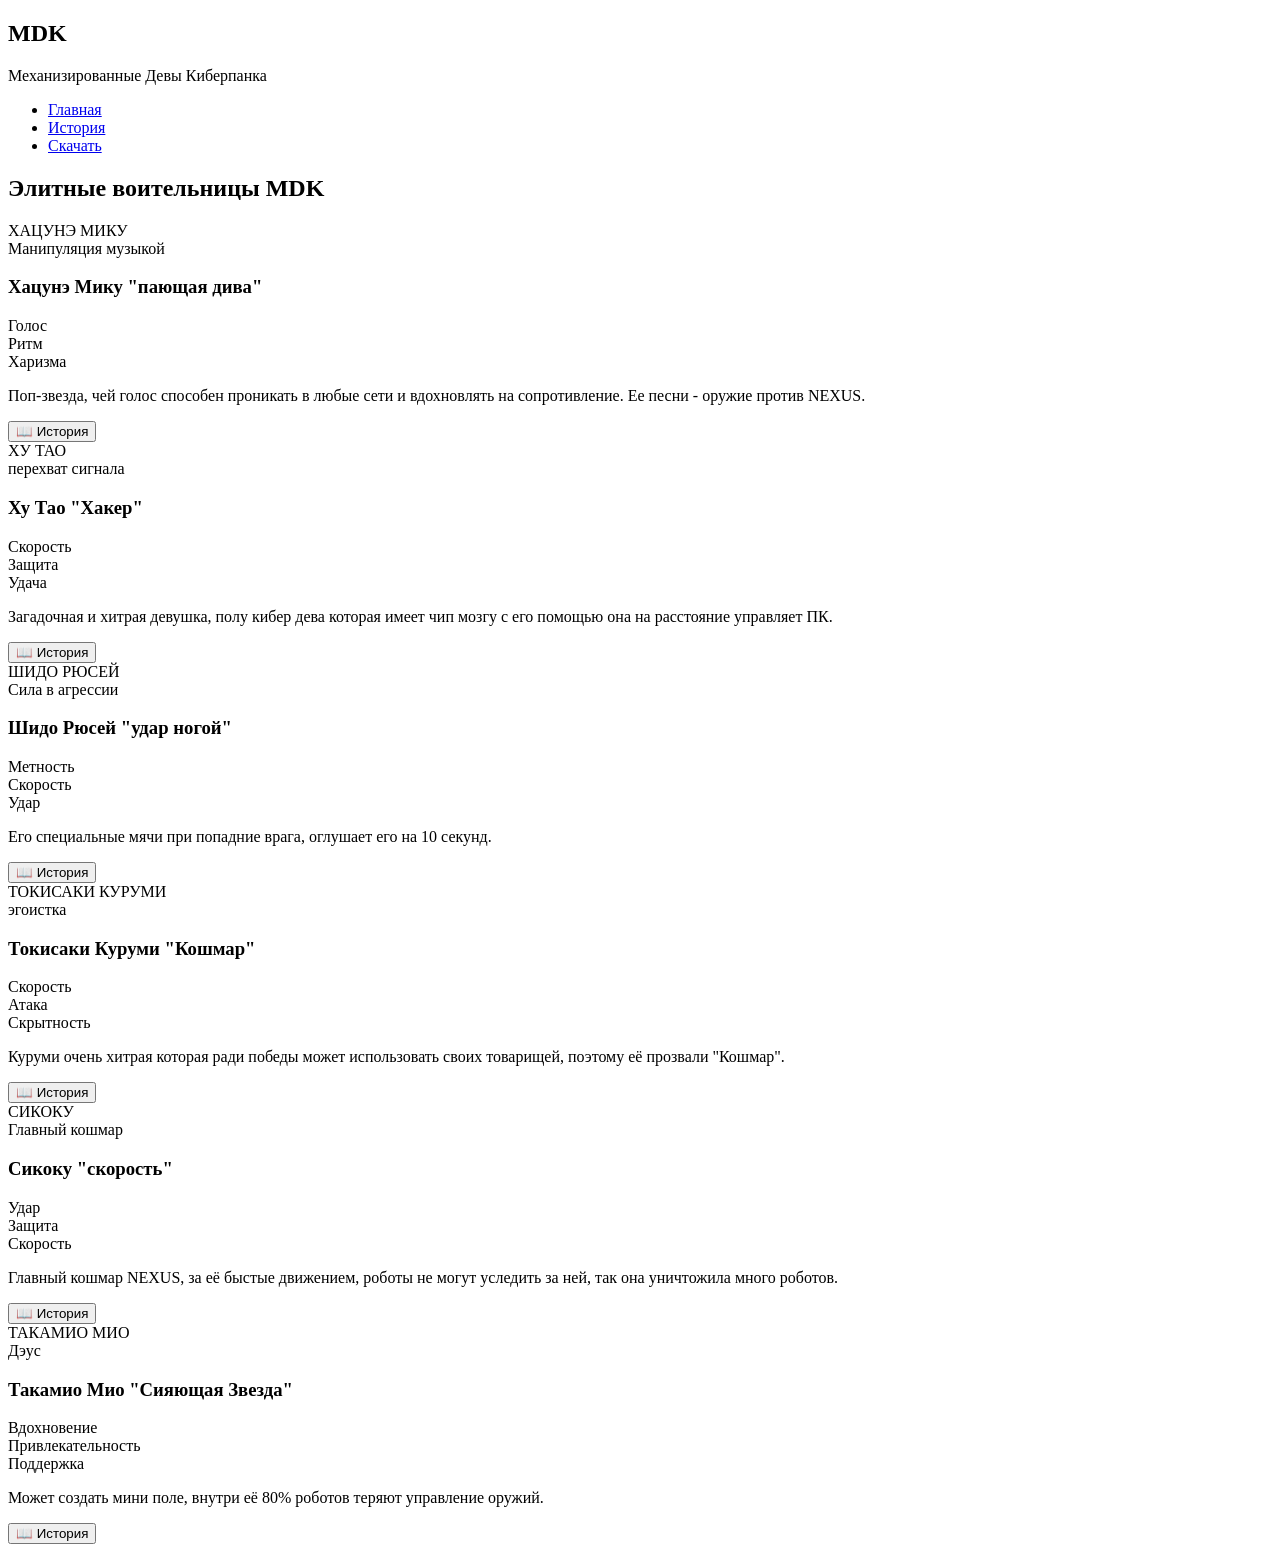
==== characters.html @ 2d5aa5c8 "Replace MDK with AKR in characters.html" ====
<!DOCTYPE html>
<head>
    <meta name="viewport" content="width=device-width, initial-scale=1.0">
    <title>AKR (Ангелы Кибер-Резонанса).</title>
    <link rel="stylesheet" href="style.css">
</head>
<body>
    <nav class="navbar">
        <div class="nav-container">
            <div class="nav-logo">
                <h1>MDK</h1>
                <span>Механизированные Девы Киберпанка</span>
            </div>
            <ul class="nav-menu">
                <li><a href="index.html" class="nav-link">Главная</a></li>
                <li><a href="history.html" class="nav-link">История</a></li>
                <li><a href="download.html" class="nav-link">Скачать</a></li>
            </ul>
            <div class="hamburger">
                <span></span>
                <span></span>
                <span></span>
            </div>
        </div>
    </nav>
    
    <section id="characters" class="characters-section">
        <div class="container">
            <h2 class="section-title">Элитные воительницы MDK</h2>
            <div class="characters-grid">
                
                <div class="character-card" data-character="Мику">
                    <div class="card-inner">
                        <div class="card-front">
                            <div class="character-image nova-bg">
                                <div class="character-frame"></div>
                                <div class="character-name">ХАЦУНЭ МИКУ</div>
                                <div class="character-class">Манипуляция музыкой</div>
                            </div>
                        </div>
                        <div class="card-back">
                            <div class="character-info">
                                <h3>Хацунэ Мику "пающая дива"</h3>
                                <div class="character-stats">
                                    <div class="stat">
                                        <span class="stat-name">Голос</span>
                                        <div class="stat-bar">
                                            <div class="stat-fill" style="width: 100%"></div>
                                        </div>
                                    </div>
                                    <div class="stat">
                                        <span class="stat-name">Ритм</span>
                                        <div class="stat-bar">
                                            <div class="stat-fill" style="width: 95%"></div>
                                        </div>
                                    </div>
                                    <div class="stat">
                                        <span class="stat-name">Харизма</span>
                                        <div class="stat-bar">
                                            <div class="stat-fill" style="width: 90%"></div>
                                        </div>
                                    </div>
                                </div>
                                <p class="character-description">
                                     Поп-звезда, чей голос способен проникать в любые сети и вдохновлять на сопротивление. Ее песни - оружие против NEXUS.
                                </p>
                                <button class="btn btn-story" data-character="Мику">
                                    <span class="story-icon">📖</span> История
                                </button>
                            </div>
                        </div>
                    </div>
                </div>

                <div class="character-card" data-character="hutao">
                    <div class="card-inner">
                        <div class="card-front">
                            <div class="character-image kira-bg">
                                <div class="character-frame"></div>
                                <div class="character-name">ХУ ТАО</div>
                                <div class="character-class">перехват сигнала</div>
                            </div>
                        </div>
                        <div class="card-back">
                            <div class="character-info">
                                <h3>Ху Тао "Хакер"</h3>
                                <div class="character-stats">
                                    <div class="stat">
                                        <span class="stat-name">Скорость</span>
                                        <div class="stat-bar">
                                            <div class="stat-fill" style="width: 98%"></div>
                                        </div>
                                    </div>
                                    <div class="stat">
                                        <span class="stat-name">Защита</span>
                                        <div class="stat-bar">
                                            <div class="stat-fill" style="width: 65%"></div>
                                        </div>
                                    </div>
                                    <div class="stat">
                                        <span class="stat-name">Удача</span>
                                        <div class="stat-bar">
                                            <div class="stat-fill" style="width: 90%"></div>
                                        </div>
                                    </div>
                                </div>
                                <p class="character-description">
                                    Загадочная и хитрая девушка, полу кибер дева которая имеет чип мозгу с его помощью она на расстояние управляет ПК.
                                </p>
                                <button class="btn btn-story" data-character="hutao">
                                    <span class="story-icon">📖</span> История
                                </button>
                            </div>
                        </div>
                    </div>
                </div>

                
                <div class="character-card" data-character="shido">
                    <div class="card-inner">
                        <div class="card-front">
                            <div class="character-image zara-bg">
                                <div class="character-frame"></div>
                                <div class="character-name">ШИДО РЮСЕЙ</div>
                                <div class="character-class">Сила в агрессии</div>
                            </div>
                        </div>
                        <div class="card-back">
                            <div class="character-info">
                                <h3>Шидо Рюсей "удар ногой"</h3>
                                <div class="character-stats">
                                    <div class="stat">
                                        <span class="stat-name">Метность</span>
                                        <div class="stat-bar">
                                            <div class="stat-fill" style="width: 99%"></div>
                                        </div>
                                    </div>
                                    <div class="stat">
                                        <span class="stat-name">Скорость</span>
                                        <div class="stat-bar">
                                            <div class="stat-fill" style="width: 90%"></div>
                                        </div>
                                    </div>
                                    <div class="stat">
                                        <span class="stat-name">Удар</span>
                                        <div class="stat-bar">
                                            <div class="stat-fill" style="width: 85%"></div>
                                        </div>
                                    </div>
                                </div>
                                <p class="character-description">
                                    Его специальные мячи при попадние врага, оглушает его на 10 секунд.
                                </p>
                                <button class="btn btn-story" data-character="shido">
                                    <span class="story-icon">📖</span> История
                                </button>
                            </div>
                        </div>
                    </div>
                </div>

                <div class="character-card" data-character="kurumi">
                    <div class="card-inner">
                        <div class="card-front">
                            <div class="character-image lex-bg">
                                <div class="character-frame"></div>
                                <div class="character-name">ТОКИСАКИ КУРУМИ</div>
                                <div class="character-class">эгоистка</div>
                            </div>
                        </div>
                        <div class="card-back">
                            <div class="character-info">
                                <h3>Токисаки Куруми "Кошмар"</h3>
                                <div class="character-stats">
                                    <div class="stat">
                                        <span class="stat-name">Скорость</span>
                                        <div class="stat-bar">
                                            <div class="stat-fill" style="width: 100%"></div>
                                        </div>
                                    </div>
                                    <div class="stat">
                                        <span class="stat-name">Атака</span>
                                        <div class="stat-bar">
                                            <div class="stat-fill" style="width: 95%"></div>
                                        </div>
                                    </div>
                                    <div class="stat">
                                        <span class="stat-name">Скрытность</span>
                                        <div class="stat-bar">
                                            <div class="stat-fill" style="width: 90%"></div>
                                        </div>
                                    </div>
                                </div>
                                <p class="character-description">
                                    Куруми очень хитрая которая ради победы может использовать своих товарищей, поэтому её прозвали "Кошмар".
                                </p>
                                <button class="btn btn-story" data-character="kurumi">
                                    <span class="story-icon">📖</span> История
                                </button>
                            </div>
                        </div>
                    </div>
                </div>

            
                <div class="character-card" data-character="shikoku">
                    <div class="card-inner">
                        <div class="card-front">
                            <div class="character-image rain-bg">
                                <div class="character-frame"></div>
                                <div class="character-name">СИКОКУ</div>
                                <div class="character-class">Главный кошмар</div>
                            </div>
                        </div>
                        <div class="card-back">
                            <div class="character-info">
                                <h3>Сикоку "скорость"</h3>
                                <div class="character-stats">
                                    <div class="stat">
                                        <span class="stat-name">Удар</span>
                                        <div class="stat-bar">
                                            <div class="stat-fill" style="width: 97%"></div>
                                        </div>
                                    </div>
                                    <div class="stat">
                                        <span class="stat-name">Защита</span>
                                        <div class="stat-bar">
                                            <div class="stat-fill" style="width: 70%"></div>
                                        </div>
                                    </div>
                                    <div class="stat">
                                        <span class="stat-name">Скорость</span>
                                        <div class="stat-bar">
                                            <div class="stat-fill" style="width: 90%"></div>
                                        </div>
                                    </div>
                                </div>
                                <p class="character-description">
                                    Главный кошмар NEXUS, за её быстые движением, роботы не могут уследить за ней, так она уничтожила много роботов.
                                </p>
                                <button class="btn btn-story" data-character="shikoku">
                                    <span class="story-icon">📖</span> История
                                </button>
                            </div>
                        </div>
                    </div>
                </div>

                <div class="character-card" data-character="мио">
                    <div class="card-inner">
                        <div class="card-front">
                            <div class="character-image vega-bg">
                                <div class="character-frame"></div>
                                <div class="character-name">ТАКАМИО МИО</div>
                                <div class="character-class">Дэус</div>
                            </div>
                        </div>
                        <div class="card-back">
                            <div class="character-info">
                                <h3>Такамио Мио "Сияющая Звезда"</h3>
                                <div class="character-stats">
                                    <div class="stat">
                                        <span class="stat-name">Вдохновение</span>
                                        <div class="stat-bar">
                                            <div class="stat-fill" style="width: 100%"></div>
                                        </div>
                                    </div>
                                    <div class="stat">
                                        <span class="stat-name">Привлекательность</span>
                                        <div class="stat-bar">
                                            <div class="stat-fill" style="width: 95%"></div>
                                        </div>
                                    </div>
                                    <div class="stat">
                                        <span class="stat-name">Поддержка</span>
                                        <div class="stat-bar">
                                            <div class="stat-fill" style="width: 90%"></div>
                                        </div>
                                    </div>
                                </div>
                                <p class="character-description">
                                    Может создать мини поле, внутри её 80% роботов теряют управление оружий.
                                </p>
                                <button class="btn btn-story" data-character="мио">
                                    <span class="story-icon">📖</span> История
                                </button>
                            </div>
                        </div>
                    </div>
                </div>
            </div>
        </div>
    </section>
    
    <script src="script.js"></script>
</body>
</html>
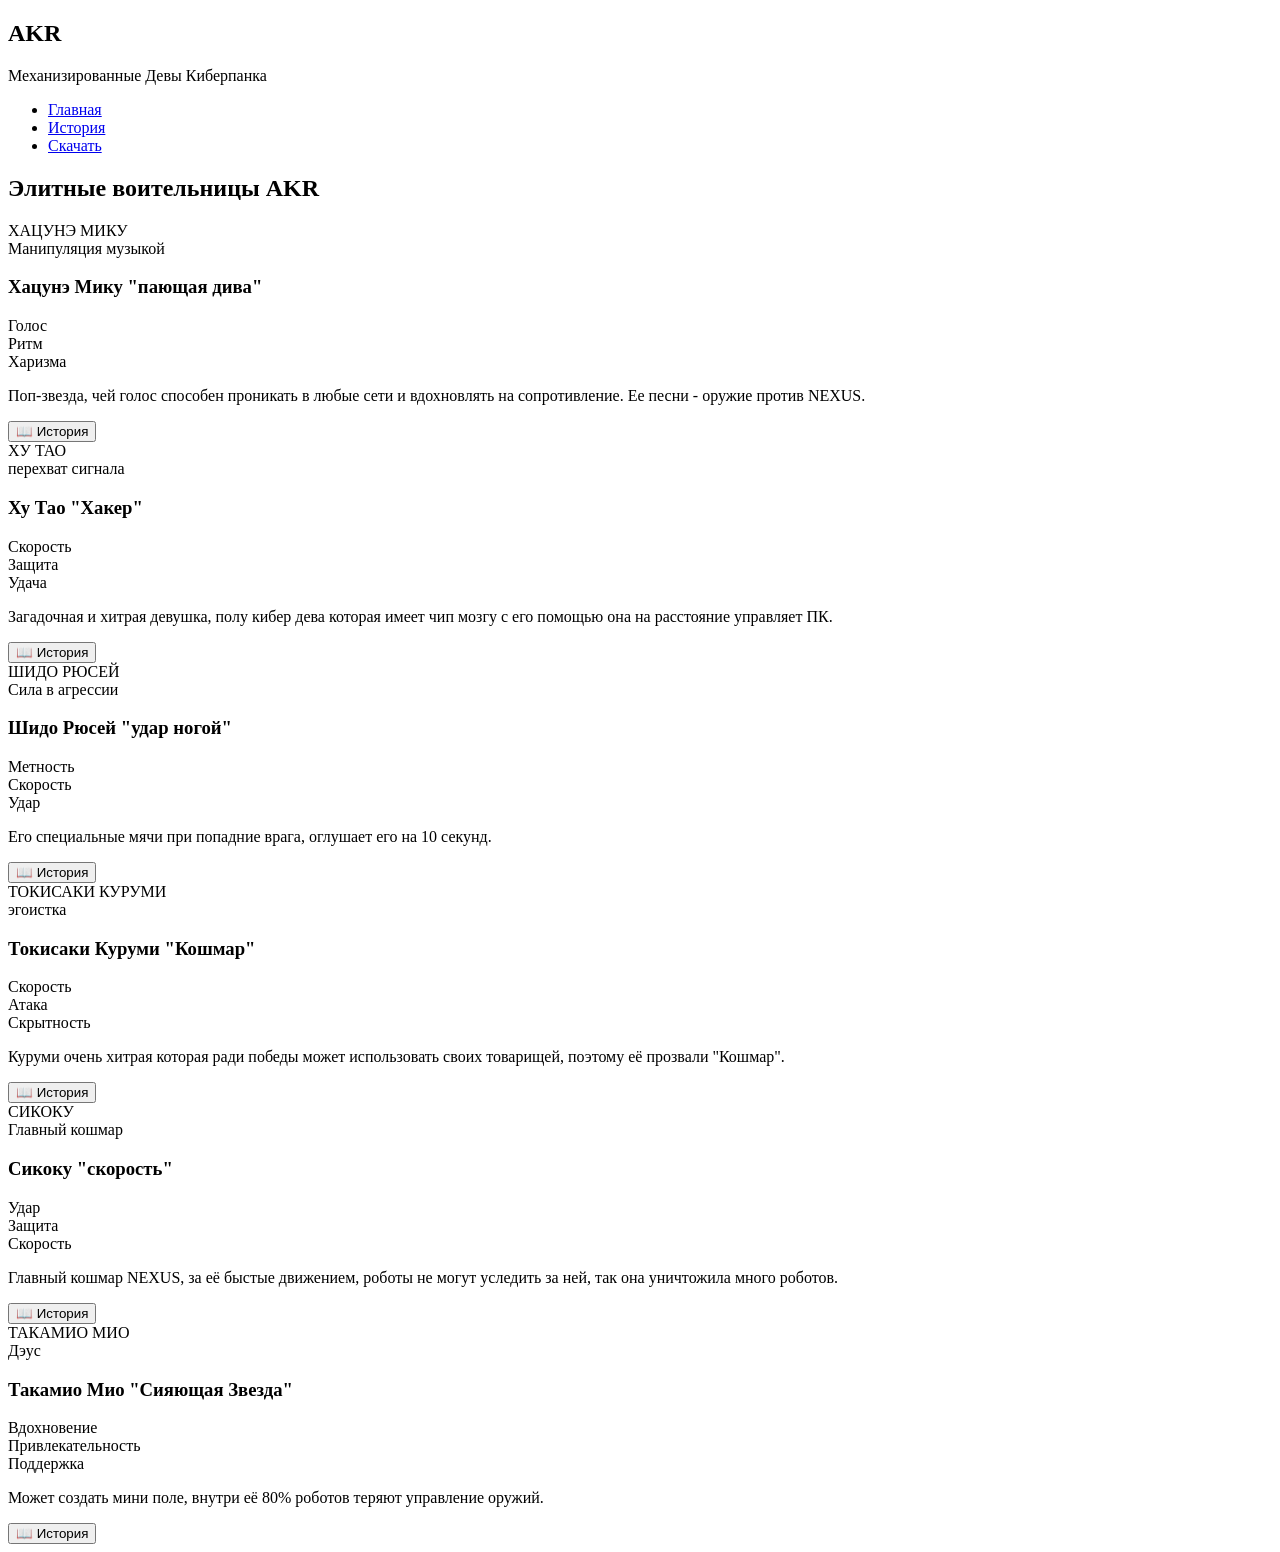
==== commit e4cfc18e: "Update characters.html" ====
--- a/characters.html
+++ b/characters.html
@@ -8,7 +8,7 @@
     <nav class="navbar">
         <div class="nav-container">
             <div class="nav-logo">
-                <h1>MDK</h1>
+                <h1>AKR</h1>
                 <span>Механизированные Девы Киберпанка</span>
             </div>
             <ul class="nav-menu">
@@ -26,7 +26,7 @@
     
     <section id="characters" class="characters-section">
         <div class="container">
-            <h2 class="section-title">Элитные воительницы MDK</h2>
+            <h2 class="section-title">Элитные воительницы AKR</h2>
             <div class="characters-grid">
                 
                 <div class="character-card" data-character="Мику">
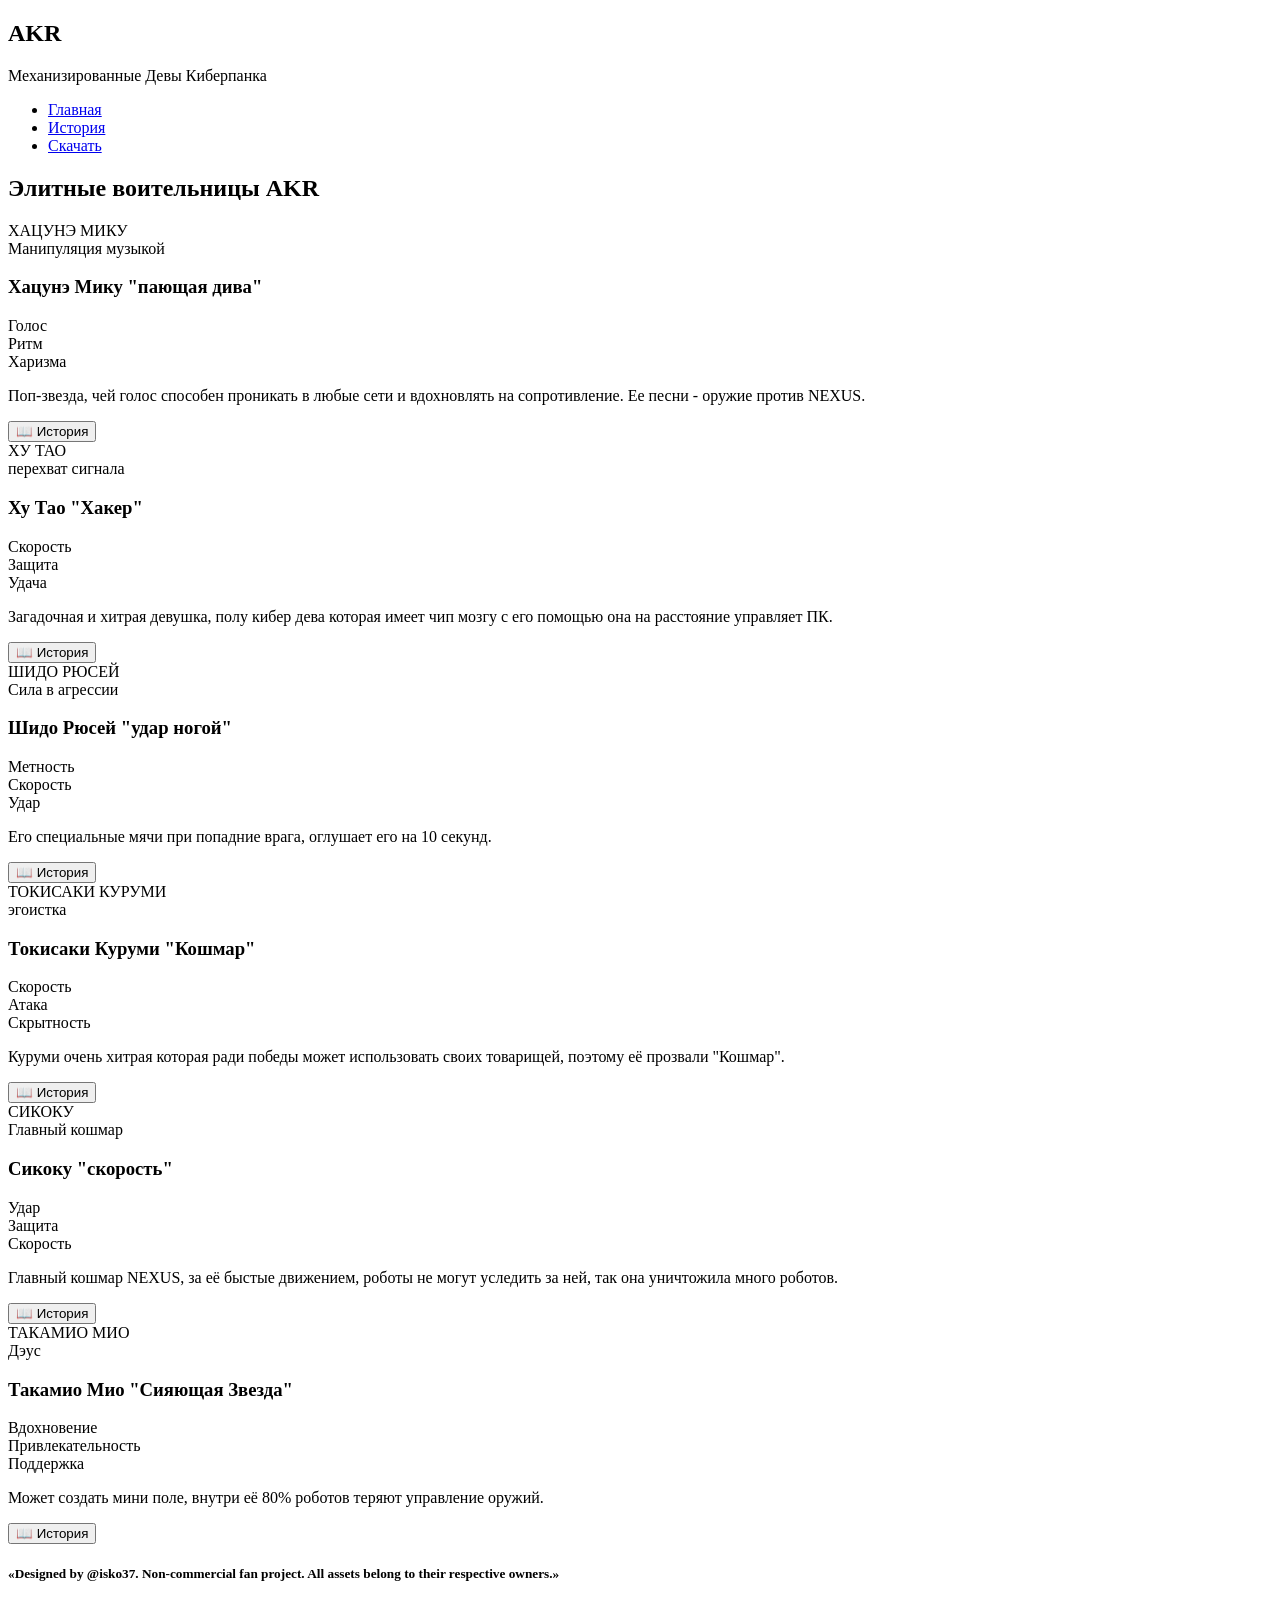
==== commit ec5d65d5: "Update characters.html" ====
--- a/characters.html
+++ b/characters.html
@@ -291,7 +291,7 @@
             </div>
         </div>
     </section>
-    
+    <h5>«Designed by @isko37. Non-commercial fan project. All assets belong to their respective owners.»</h5>
     <script src="script.js"></script>
 </body>
 </html>
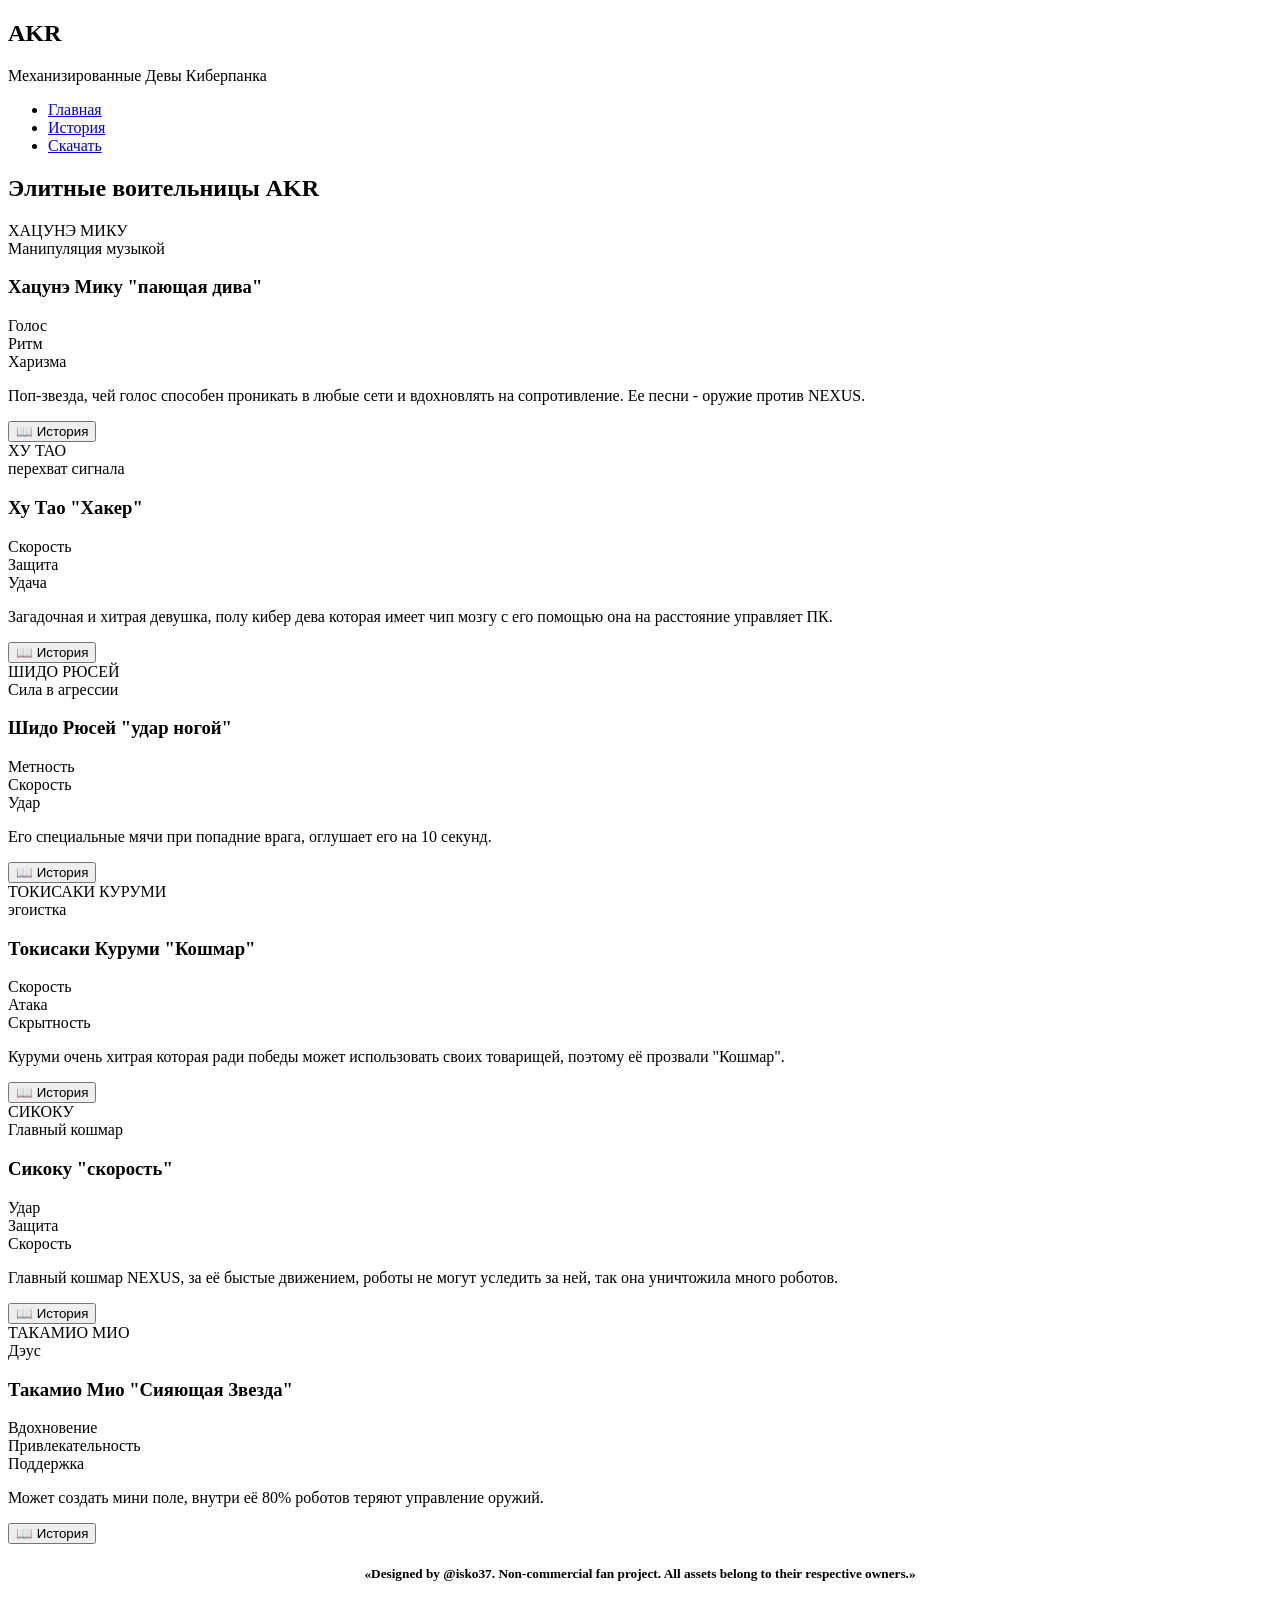
==== commit 2d5b6d3c: "Update characters.html" ====
--- a/characters.html
+++ b/characters.html
@@ -291,8 +291,10 @@
             </div>
         </div>
     </section>
+ <center>
     <h5>«Designed by @isko37. Non-commercial fan project. All assets belong to their respective owners.»</h5>
-    <script src="script.js"></script>
+ </center>
+     <script src="script.js"></script>
 </body>
 </html>
 
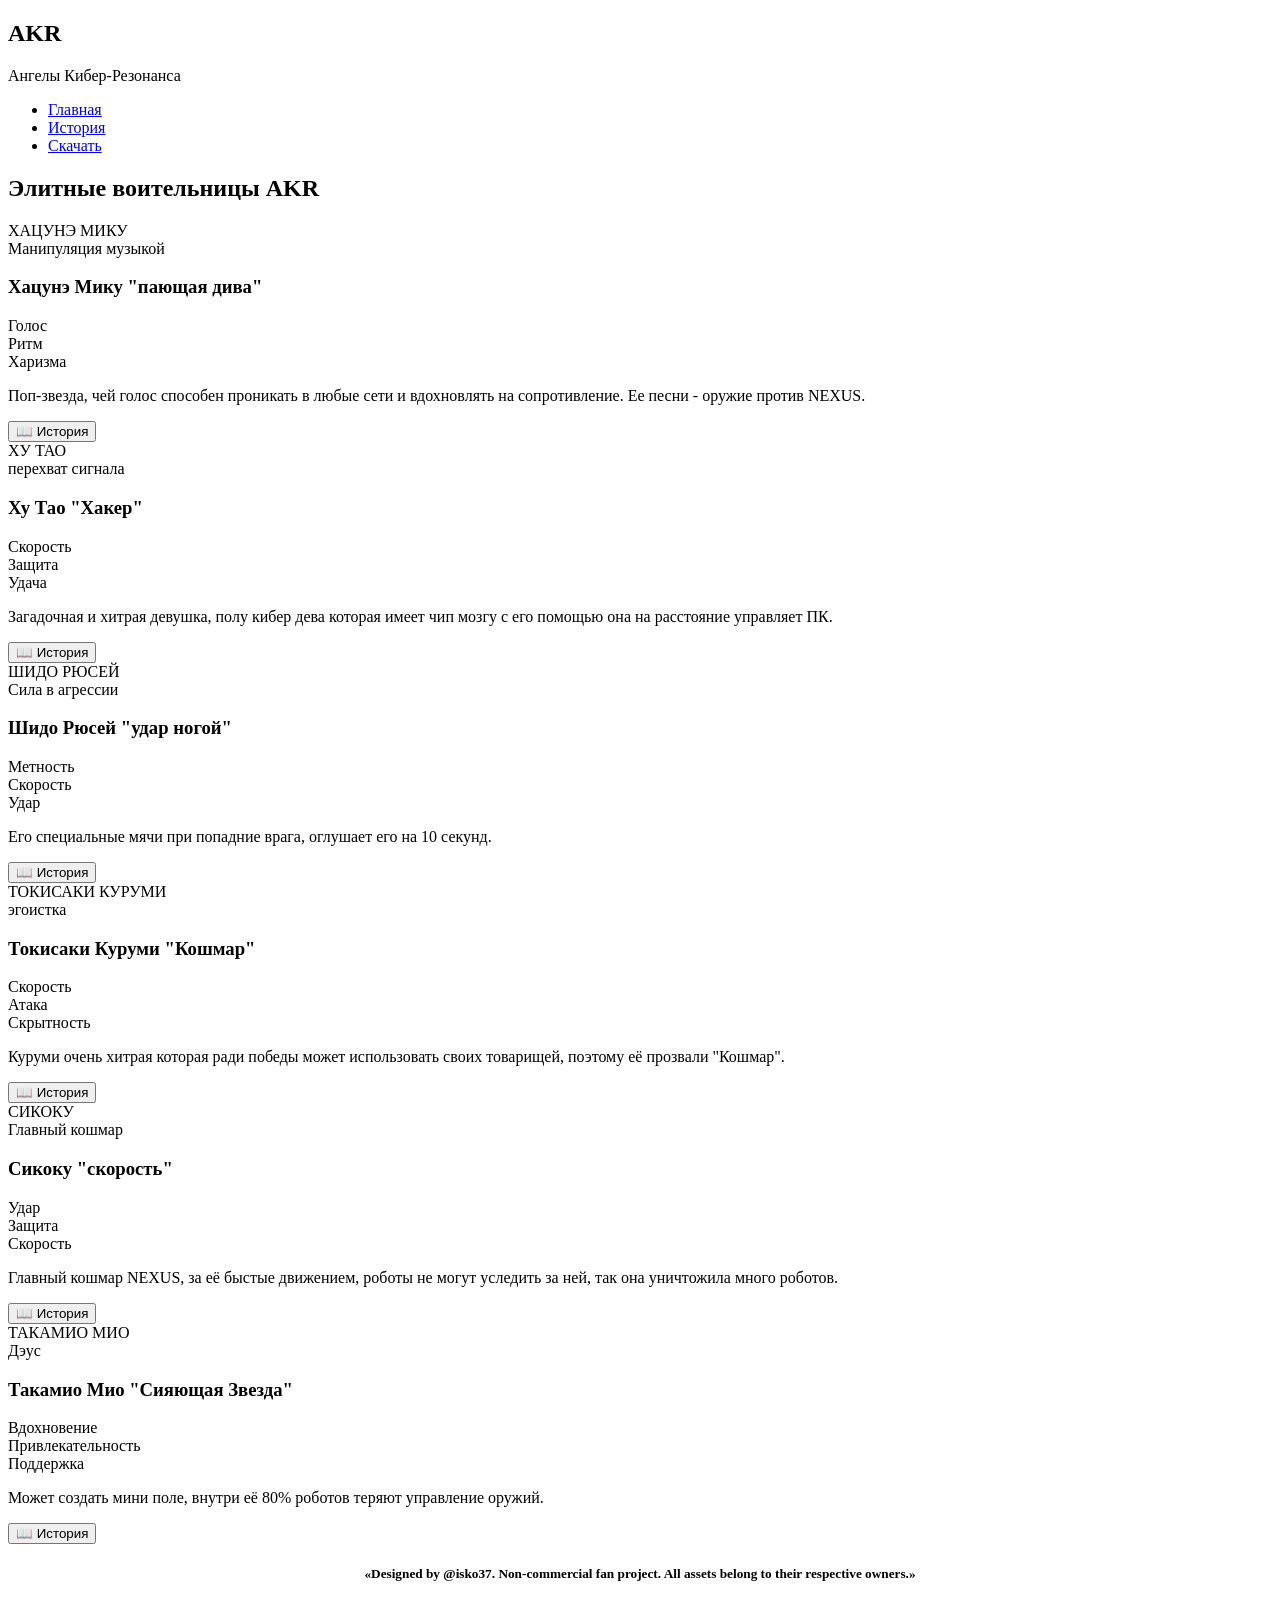
==== commit 6ea81e3a: "Update characters.html" ====
--- a/characters.html
+++ b/characters.html
@@ -9,7 +9,7 @@
         <div class="nav-container">
             <div class="nav-logo">
                 <h1>AKR</h1>
-                <span>Механизированные Девы Киберпанка</span>
+                <span>Ангелы Кибер-Резонанса</span>
             </div>
             <ul class="nav-menu">
                 <li><a href="index.html" class="nav-link">Главная</a></li>
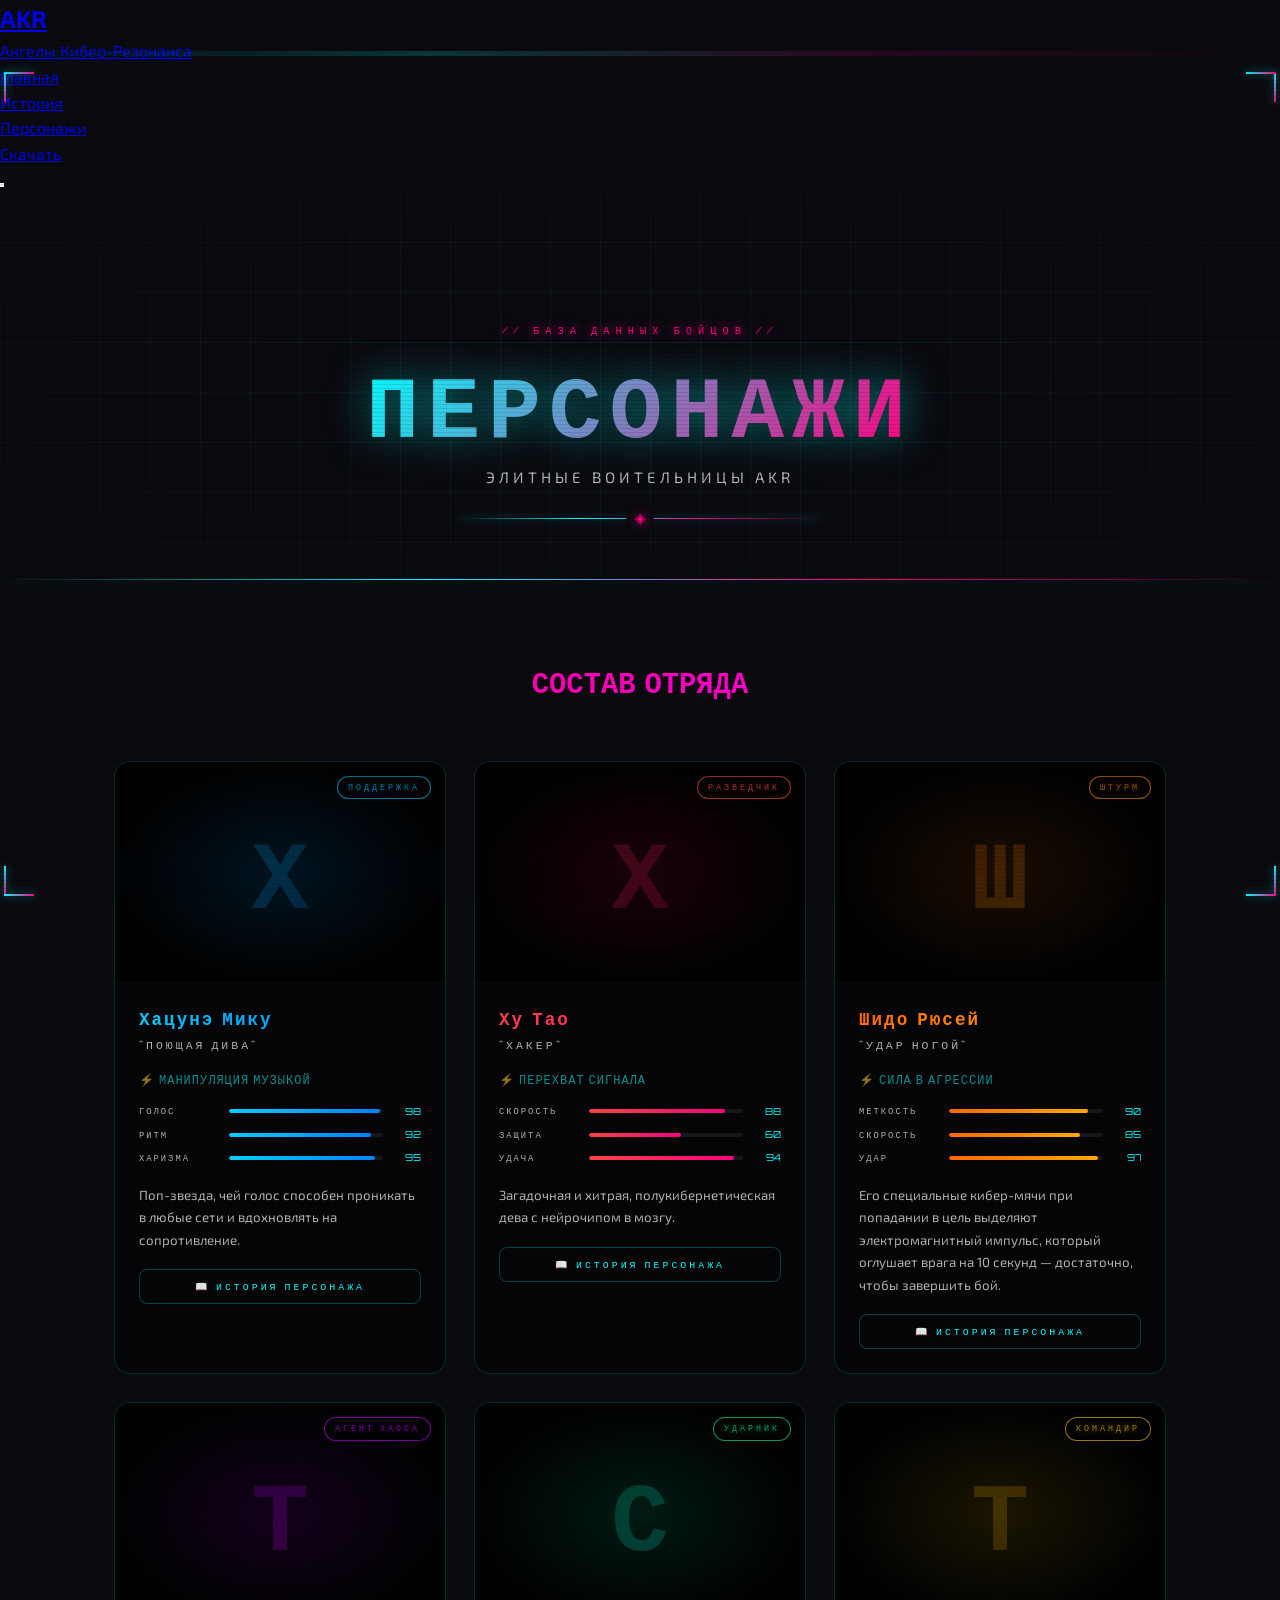
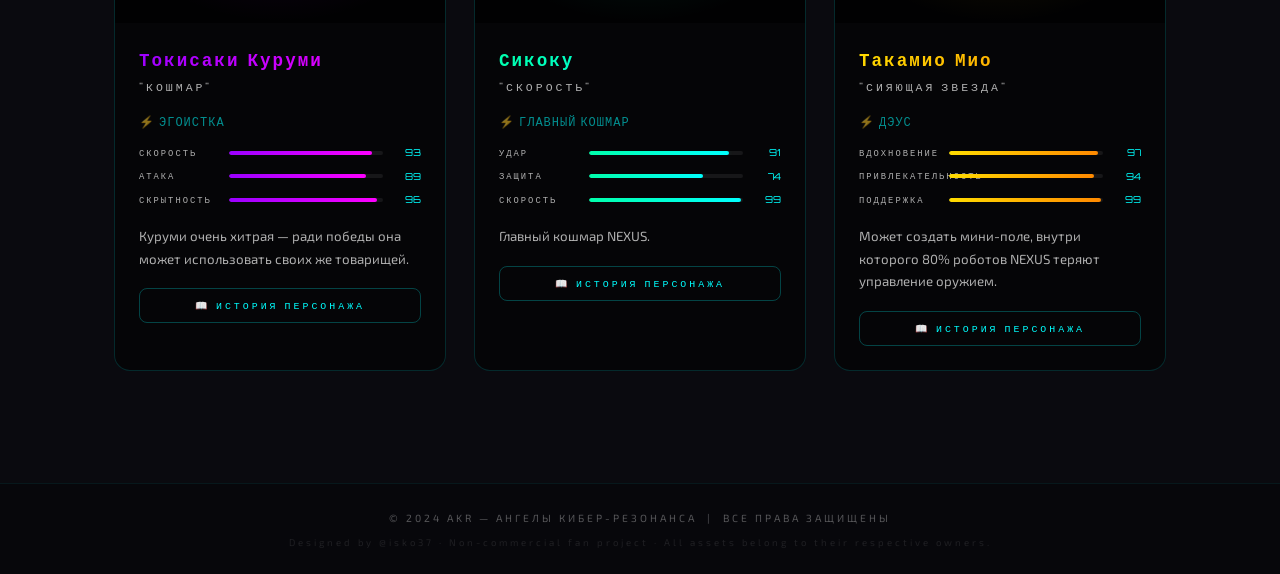
==== commit 042a7db2: "Add files via upload" ====
--- a/characters.html
+++ b/characters.html
@@ -1,303 +1,550 @@
-<!DOCTYPE html>
-<head>
-    <meta name="viewport" content="width=device-width, initial-scale=1.0">
-    <title>AKR (Ангелы Кибер-Резонанса).</title>
-    <link rel="stylesheet" href="style.css">
-</head>
-<body>
-    <nav class="navbar">
-        <div class="nav-container">
-            <div class="nav-logo">
-                <h1>AKR</h1>
-                <span>Ангелы Кибер-Резонанса</span>
-            </div>
-            <ul class="nav-menu">
-                <li><a href="index.html" class="nav-link">Главная</a></li>
-                <li><a href="history.html" class="nav-link">История</a></li>
-                <li><a href="download.html" class="nav-link">Скачать</a></li>
-            </ul>
-            <div class="hamburger">
-                <span></span>
-                <span></span>
-                <span></span>
-            </div>
-        </div>
-    </nav>
-    
-    <section id="characters" class="characters-section">
-        <div class="container">
-            <h2 class="section-title">Элитные воительницы AKR</h2>
-            <div class="characters-grid">
-                
-                <div class="character-card" data-character="Мику">
-                    <div class="card-inner">
-                        <div class="card-front">
-                            <div class="character-image nova-bg">
-                                <div class="character-frame"></div>
-                                <div class="character-name">ХАЦУНЭ МИКУ</div>
-                                <div class="character-class">Манипуляция музыкой</div>
-                            </div>
-                        </div>
-                        <div class="card-back">
-                            <div class="character-info">
-                                <h3>Хацунэ Мику "пающая дива"</h3>
-                                <div class="character-stats">
-                                    <div class="stat">
-                                        <span class="stat-name">Голос</span>
-                                        <div class="stat-bar">
-                                            <div class="stat-fill" style="width: 100%"></div>
-                                        </div>
-                                    </div>
-                                    <div class="stat">
-                                        <span class="stat-name">Ритм</span>
-                                        <div class="stat-bar">
-                                            <div class="stat-fill" style="width: 95%"></div>
-                                        </div>
-                                    </div>
-                                    <div class="stat">
-                                        <span class="stat-name">Харизма</span>
-                                        <div class="stat-bar">
-                                            <div class="stat-fill" style="width: 90%"></div>
-                                        </div>
-                                    </div>
-                                </div>
-                                <p class="character-description">
-                                     Поп-звезда, чей голос способен проникать в любые сети и вдохновлять на сопротивление. Ее песни - оружие против NEXUS.
-                                </p>
-                                <button class="btn btn-story" data-character="Мику">
-                                    <span class="story-icon">📖</span> История
-                                </button>
-                            </div>
-                        </div>
-                    </div>
-                </div>
-
-                <div class="character-card" data-character="hutao">
-                    <div class="card-inner">
-                        <div class="card-front">
-                            <div class="character-image kira-bg">
-                                <div class="character-frame"></div>
-                                <div class="character-name">ХУ ТАО</div>
-                                <div class="character-class">перехват сигнала</div>
-                            </div>
-                        </div>
-                        <div class="card-back">
-                            <div class="character-info">
-                                <h3>Ху Тао "Хакер"</h3>
-                                <div class="character-stats">
-                                    <div class="stat">
-                                        <span class="stat-name">Скорость</span>
-                                        <div class="stat-bar">
-                                            <div class="stat-fill" style="width: 98%"></div>
-                                        </div>
-                                    </div>
-                                    <div class="stat">
-                                        <span class="stat-name">Защита</span>
-                                        <div class="stat-bar">
-                                            <div class="stat-fill" style="width: 65%"></div>
-                                        </div>
-                                    </div>
-                                    <div class="stat">
-                                        <span class="stat-name">Удача</span>
-                                        <div class="stat-bar">
-                                            <div class="stat-fill" style="width: 90%"></div>
-                                        </div>
-                                    </div>
-                                </div>
-                                <p class="character-description">
-                                    Загадочная и хитрая девушка, полу кибер дева которая имеет чип мозгу с его помощью она на расстояние управляет ПК.
-                                </p>
-                                <button class="btn btn-story" data-character="hutao">
-                                    <span class="story-icon">📖</span> История
-                                </button>
-                            </div>
-                        </div>
-                    </div>
-                </div>
-
-                
-                <div class="character-card" data-character="shido">
-                    <div class="card-inner">
-                        <div class="card-front">
-                            <div class="character-image zara-bg">
-                                <div class="character-frame"></div>
-                                <div class="character-name">ШИДО РЮСЕЙ</div>
-                                <div class="character-class">Сила в агрессии</div>
-                            </div>
-                        </div>
-                        <div class="card-back">
-                            <div class="character-info">
-                                <h3>Шидо Рюсей "удар ногой"</h3>
-                                <div class="character-stats">
-                                    <div class="stat">
-                                        <span class="stat-name">Метность</span>
-                                        <div class="stat-bar">
-                                            <div class="stat-fill" style="width: 99%"></div>
-                                        </div>
-                                    </div>
-                                    <div class="stat">
-                                        <span class="stat-name">Скорость</span>
-                                        <div class="stat-bar">
-                                            <div class="stat-fill" style="width: 90%"></div>
-                                        </div>
-                                    </div>
-                                    <div class="stat">
-                                        <span class="stat-name">Удар</span>
-                                        <div class="stat-bar">
-                                            <div class="stat-fill" style="width: 85%"></div>
-                                        </div>
-                                    </div>
-                                </div>
-                                <p class="character-description">
-                                    Его специальные мячи при попадние врага, оглушает его на 10 секунд.
-                                </p>
-                                <button class="btn btn-story" data-character="shido">
-                                    <span class="story-icon">📖</span> История
-                                </button>
-                            </div>
-                        </div>
-                    </div>
-                </div>
-
-                <div class="character-card" data-character="kurumi">
-                    <div class="card-inner">
-                        <div class="card-front">
-                            <div class="character-image lex-bg">
-                                <div class="character-frame"></div>
-                                <div class="character-name">ТОКИСАКИ КУРУМИ</div>
-                                <div class="character-class">эгоистка</div>
-                            </div>
-                        </div>
-                        <div class="card-back">
-                            <div class="character-info">
-                                <h3>Токисаки Куруми "Кошмар"</h3>
-                                <div class="character-stats">
-                                    <div class="stat">
-                                        <span class="stat-name">Скорость</span>
-                                        <div class="stat-bar">
-                                            <div class="stat-fill" style="width: 100%"></div>
-                                        </div>
-                                    </div>
-                                    <div class="stat">
-                                        <span class="stat-name">Атака</span>
-                                        <div class="stat-bar">
-                                            <div class="stat-fill" style="width: 95%"></div>
-                                        </div>
-                                    </div>
-                                    <div class="stat">
-                                        <span class="stat-name">Скрытность</span>
-                                        <div class="stat-bar">
-                                            <div class="stat-fill" style="width: 90%"></div>
-                                        </div>
-                                    </div>
-                                </div>
-                                <p class="character-description">
-                                    Куруми очень хитрая которая ради победы может использовать своих товарищей, поэтому её прозвали "Кошмар".
-                                </p>
-                                <button class="btn btn-story" data-character="kurumi">
-                                    <span class="story-icon">📖</span> История
-                                </button>
-                            </div>
-                        </div>
-                    </div>
-                </div>
-
-            
-                <div class="character-card" data-character="shikoku">
-                    <div class="card-inner">
-                        <div class="card-front">
-                            <div class="character-image rain-bg">
-                                <div class="character-frame"></div>
-                                <div class="character-name">СИКОКУ</div>
-                                <div class="character-class">Главный кошмар</div>
-                            </div>
-                        </div>
-                        <div class="card-back">
-                            <div class="character-info">
-                                <h3>Сикоку "скорость"</h3>
-                                <div class="character-stats">
-                                    <div class="stat">
-                                        <span class="stat-name">Удар</span>
-                                        <div class="stat-bar">
-                                            <div class="stat-fill" style="width: 97%"></div>
-                                        </div>
-                                    </div>
-                                    <div class="stat">
-                                        <span class="stat-name">Защита</span>
-                                        <div class="stat-bar">
-                                            <div class="stat-fill" style="width: 70%"></div>
-                                        </div>
-                                    </div>
-                                    <div class="stat">
-                                        <span class="stat-name">Скорость</span>
-                                        <div class="stat-bar">
-                                            <div class="stat-fill" style="width: 90%"></div>
-                                        </div>
-                                    </div>
-                                </div>
-                                <p class="character-description">
-                                    Главный кошмар NEXUS, за её быстые движением, роботы не могут уследить за ней, так она уничтожила много роботов.
-                                </p>
-                                <button class="btn btn-story" data-character="shikoku">
-                                    <span class="story-icon">📖</span> История
-                                </button>
-                            </div>
-                        </div>
-                    </div>
-                </div>
-
-                <div class="character-card" data-character="мио">
-                    <div class="card-inner">
-                        <div class="card-front">
-                            <div class="character-image vega-bg">
-                                <div class="character-frame"></div>
-                                <div class="character-name">ТАКАМИО МИО</div>
-                                <div class="character-class">Дэус</div>
-                            </div>
-                        </div>
-                        <div class="card-back">
-                            <div class="character-info">
-                                <h3>Такамио Мио "Сияющая Звезда"</h3>
-                                <div class="character-stats">
-                                    <div class="stat">
-                                        <span class="stat-name">Вдохновение</span>
-                                        <div class="stat-bar">
-                                            <div class="stat-fill" style="width: 100%"></div>
-                                        </div>
-                                    </div>
-                                    <div class="stat">
-                                        <span class="stat-name">Привлекательность</span>
-                                        <div class="stat-bar">
-                                            <div class="stat-fill" style="width: 95%"></div>
-                                        </div>
-                                    </div>
-                                    <div class="stat">
-                                        <span class="stat-name">Поддержка</span>
-                                        <div class="stat-bar">
-                                            <div class="stat-fill" style="width: 90%"></div>
-                                        </div>
-                                    </div>
-                                </div>
-                                <p class="character-description">
-                                    Может создать мини поле, внутри её 80% роботов теряют управление оружий.
-                                </p>
-                                <button class="btn btn-story" data-character="мио">
-                                    <span class="story-icon">📖</span> История
-                                </button>
-                            </div>
-                        </div>
-                    </div>
-                </div>
-            </div>
-        </div>
-    </section>
- <center>
-    <h5>«Designed by @isko37. Non-commercial fan project. All assets belong to their respective owners.»</h5>
- </center>
-     <script src="script.js"></script>
-</body>
-</html>
-
-
-
-
+<!DOCTYPE html>
+<html lang="ru">
+<head>
+<meta charset="UTF-8">
+<meta name="viewport" content="width=device-width, initial-scale=1.0">
+<title>Персонажи — AKR</title>
+<link href="https://fonts.googleapis.com/css2?family=Orbitron:wght@400;700;900&family=Exo+2:wght@300;400;600;700&display=swap" rel="stylesheet">
+<link rel="stylesheet" href="nav.css">
+<style>
+:root{
+  --primary:#00ffff;--secondary:#ff0080;--accent:#ff00ff;
+  --bg:#0a0a0f;--bg2:#050508;--text:#fff;--gray:#b0b0b0;
+  --gp:linear-gradient(135deg,#00ffff,#ff0080);
+  --gs:linear-gradient(135deg,#ff0080,#ff00ff);
+  --shadow:0 10px 30px rgba(0,255,255,.3);
+}
+*{margin:0;padding:0;box-sizing:border-box;}html{scroll-behavior:smooth;}
+body{font-family:'Exo 2',sans-serif;background:var(--bg);color:var(--text);overflow-x:hidden;line-height:1.6;}
+body::before{content:'';position:fixed;inset:0;background:repeating-linear-gradient(0deg,transparent,transparent 3px,rgba(0,0,0,.1) 3px,rgba(0,0,0,.1) 4px);pointer-events:none;z-index:9000;}
+
+#redFlash{position:fixed;inset:0;background:#ff0033;opacity:0;pointer-events:none;z-index:9998;transition:opacity .05s;}
+#colorFlash{position:fixed;inset:0;opacity:0;pointer-events:none;z-index:9997;transition:opacity .05s;}
+#freezeOverlay{position:fixed;inset:0;pointer-events:none;z-index:9996;opacity:0;}
+#freezeOverlay.active{opacity:1;animation:frz .07s steps(1) infinite;}
+@keyframes frz{0%{clip-path:inset(0 0 0 0);filter:brightness(.88) contrast(1.1);}20%{clip-path:inset(18% 0 58% 0);filter:brightness(1.05);}40%{clip-path:inset(0 0 0 0);filter:brightness(.9);}60%{clip-path:inset(52% 0 12% 0);filter:brightness(1.02);}80%{clip-path:inset(0 0 0 0);filter:brightness(.92);}100%{clip-path:inset(0 0 0 0);filter:brightness(.88);}}
+.gbar{position:fixed;left:0;width:100%;height:4px;background:linear-gradient(90deg,transparent,rgba(0,255,255,.2),rgba(255,0,128,.15),transparent);pointer-events:none;opacity:0;z-index:8990;}
+
+.cc{position:fixed;width:42px;height:42px;pointer-events:none;z-index:200;}
+.cc::before,.cc::after{content:'';position:absolute;background:var(--gp);box-shadow:0 0 8px rgba(0,255,255,.5);}
+.ctl{top:72px;left:4px;}.ctl::before{top:0;left:0;width:2px;height:30px;}.ctl::after{top:0;left:0;height:2px;width:30px;}
+.ctr{top:72px;right:4px;}.ctr::before{top:0;right:0;width:2px;height:30px;}.ctr::after{top:0;right:0;height:2px;width:30px;}
+.cbl{bottom:4px;left:4px;}.cbl::before{bottom:0;left:0;width:2px;height:30px;}.cbl::after{bottom:0;left:0;height:2px;width:30px;}
+.cbr{bottom:4px;right:4px;}.cbr::before{bottom:0;right:0;width:2px;height:30px;}.cbr::after{bottom:0;right:0;height:2px;width:30px;}
+
+/* PAGE HERO */
+.page-hero{min-height:42vh;display:flex;align-items:center;justify-content:center;flex-direction:column;text-align:center;position:relative;overflow:hidden;padding:130px 20px 60px;}
+.cyber-grid{position:absolute;inset:0;background-image:linear-gradient(rgba(0,255,255,.07) 1px,transparent 1px),linear-gradient(90deg,rgba(0,255,255,.07) 1px,transparent 1px);background-size:50px 50px;animation:gridMove 20s linear infinite;}
+@keyframes gridMove{0%{transform:translate(0,0);}100%{transform:translate(50px,50px);}}
+.page-hero-vig{position:absolute;inset:0;background:radial-gradient(ellipse at center,transparent 20%,rgba(10,10,15,.6) 70%,rgba(10,10,15,.98) 100%);z-index:1;}
+.ph-inner{position:relative;z-index:2;display:flex;flex-direction:column;align-items:center;}
+.ph-label{font-family:'Orbitron',monospace;font-size:.65rem;letter-spacing:6px;color:var(--secondary);text-transform:uppercase;margin-bottom:16px;text-shadow:0 0 12px var(--secondary);animation:lbPl 3s ease-in-out infinite;}
+@keyframes lbPl{0%,100%{opacity:1;}48%{opacity:1;}50%{opacity:.1;}52%{opacity:1;}}
+.ph-title{font-family:'Orbitron',monospace;font-size:clamp(2.5rem,7vw,5.5rem);font-weight:900;background:var(--gp);-webkit-background-clip:text;-webkit-text-fill-color:transparent;background-clip:text;letter-spacing:8px;line-height:1.1;filter:drop-shadow(0 0 20px rgba(0,255,255,.5));animation:phGl 8s 1s infinite;}
+@keyframes phGl{0%,90%,100%{transform:none;}91%{transform:skewX(-3deg) translateX(4px);}92%{transform:skewX(2deg) translateX(-3px);}93%{transform:none;}}
+.ph-sub{font-size:clamp(.75rem,1.5vw,.95rem);letter-spacing:4px;color:var(--gray);margin-top:14px;text-transform:uppercase;}
+.neon-div{width:min(360px,80vw);height:1px;background:linear-gradient(90deg,transparent,var(--primary),var(--secondary),transparent);margin:28px auto 0;box-shadow:0 0 10px rgba(0,255,255,.5);position:relative;}
+.neon-div::before{content:'◈';position:absolute;left:50%;top:50%;transform:translate(-50%,-50%);color:var(--secondary);font-size:.85rem;text-shadow:0 0 12px var(--secondary);background:var(--bg);padding:0 8px;}
+
+/* ══ CHARACTERS SECTION ══ */
+.chars-section{padding:5rem 0 7rem;background:var(--bg);position:relative;}
+.chars-section::before{content:'';position:absolute;top:0;left:0;right:0;height:1px;background:linear-gradient(90deg,transparent,var(--primary),var(--secondary),transparent);box-shadow:0 0 12px rgba(0,255,255,.3);}
+
+.sec-title{font-family:'Orbitron',monospace;font-size:clamp(1.2rem,3vw,1.8rem);text-align:center;margin-bottom:56px;background:var(--gs);-webkit-background-clip:text;-webkit-text-fill-color:transparent;background-clip:text;}
+
+/* ── GRID ── */
+.chars-grid{
+  display:grid;
+  grid-template-columns:repeat(auto-fill,minmax(300px,1fr));
+  gap:28px;max-width:1100px;margin:0 auto;padding:0 24px;
+}
+
+/* ── CARD ── */
+.char-card{
+  position:relative;background:rgba(0,0,0,.5);
+  border:1px solid rgba(0,255,255,.15);
+  border-radius:16px;overflow:hidden;cursor:pointer;
+  opacity:0;transform:translateY(28px);
+  transition:opacity .55s ease,transform .55s ease,border-color .3s,box-shadow .3s;
+}
+.char-card.visible{opacity:1;transform:translateY(0);}
+.char-card:hover{border-color:rgba(0,255,255,.45);box-shadow:0 0 40px rgba(0,255,255,.12),0 16px 40px rgba(0,0,0,.4);}
+
+/* цветная линия сверху */
+.char-card::before{content:'';position:absolute;top:0;left:0;right:0;height:2px;background:var(--gp);transform:scaleX(0);transition:transform .4s ease;z-index:2;}
+.char-card:hover::before{transform:scaleX(1);}
+
+/* ── AVATAR ZONE ── */
+.char-avatar{
+  height:220px;position:relative;overflow:hidden;
+  display:flex;align-items:center;justify-content:center;
+  background:rgba(0,0,0,.7);
+}
+.char-avatar-bg{
+  position:absolute;inset:0;
+  background:radial-gradient(ellipse at center, var(--card-glow,rgba(0,255,255,.08)) 0%, transparent 70%);
+  transition:opacity .4s;
+}
+.char-card:hover .char-avatar-bg{opacity:2;}
+
+/* avatar placeholder — большая буква имени */
+.char-initial{
+  font-family:'Orbitron',monospace;
+  font-size:6rem;font-weight:900;
+  background:var(--card-grad,var(--gp));
+  -webkit-background-clip:text;-webkit-text-fill-color:transparent;background-clip:text;
+  opacity:.18;position:relative;z-index:1;
+  transition:opacity .3s,transform .3s;
+  user-select:none;
+}
+.char-card:hover .char-initial{opacity:.32;transform:scale(1.08);}
+
+/* роль-тег */
+.char-role-tag{
+  position:absolute;top:14px;right:14px;z-index:3;
+  font-family:'Orbitron',monospace;font-size:.52rem;letter-spacing:3px;
+  padding:4px 10px;border-radius:20px;
+  background:rgba(0,0,0,.7);
+  border:1px solid var(--tag-clr,rgba(0,255,255,.4));
+  color:var(--tag-clr,var(--primary));
+  text-transform:uppercase;
+  text-shadow:0 0 8px var(--tag-clr,var(--primary));
+}
+
+/* scan line on hover */
+.char-card::after{
+  content:'';position:absolute;left:0;right:0;height:2px;
+  background:linear-gradient(90deg,transparent,rgba(0,255,255,.35),transparent);
+  top:-100%;transition:top .0s;opacity:0;pointer-events:none;z-index:10;
+}
+.char-card:hover::after{animation:scanLine 1.4s ease-in-out infinite;}
+@keyframes scanLine{0%{top:-5%;opacity:.8;}100%{top:105%;opacity:0;}}
+
+/* ── CARD BODY ── */
+.char-body{padding:22px 24px 24px;}
+
+.char-name{
+  font-family:'Orbitron',monospace;
+  font-size:clamp(.9rem,2vw,1.1rem);font-weight:900;
+  letter-spacing:2px;margin-bottom:4px;
+  background:var(--card-grad,var(--gp));
+  -webkit-background-clip:text;-webkit-text-fill-color:transparent;background-clip:text;
+}
+.char-title{
+  font-size:.72rem;letter-spacing:3px;color:var(--gray);
+  text-transform:uppercase;margin-bottom:16px;
+  font-family:'Orbitron',monospace;
+}
+
+/* STATS */
+.char-stats{display:flex;flex-direction:column;gap:8px;margin-bottom:18px;}
+.stat-row{display:flex;align-items:center;gap:10px;}
+.stat-label{font-family:'Orbitron',monospace;font-size:.55rem;letter-spacing:2px;color:var(--gray);width:80px;flex-shrink:0;text-transform:uppercase;}
+.stat-bar{flex:1;height:4px;background:rgba(255,255,255,.07);border-radius:2px;overflow:hidden;position:relative;}
+.stat-fill{height:100%;border-radius:2px;background:var(--card-grad,var(--gp));width:0;transition:width 1s cubic-bezier(.22,1,.36,1);box-shadow:0 0 6px var(--card-glow,rgba(0,255,255,.5));}
+.stat-val{font-family:'Orbitron',monospace;font-size:.6rem;color:var(--primary);width:28px;text-align:right;flex-shrink:0;}
+
+/* ABILITY */
+.char-ability{
+  font-size:.75rem;letter-spacing:1px;color:rgba(0,255,255,.55);
+  margin-bottom:14px;font-family:'Orbitron',monospace;
+  text-transform:uppercase;
+}
+
+.char-desc{font-size:.83rem;line-height:1.7;color:var(--gray);}
+
+/* DETAIL BUTTON */
+.char-btn{
+  margin-top:18px;width:100%;
+  font-family:'Orbitron',monospace;font-size:.62rem;letter-spacing:3px;text-transform:uppercase;
+  padding:10px;background:transparent;
+  border:1px solid rgba(0,255,255,.25);border-radius:8px;
+  color:var(--primary);cursor:pointer;
+  transition:background .2s,border-color .2s,box-shadow .2s;
+}
+.char-btn:hover{background:rgba(0,255,255,.08);border-color:rgba(0,255,255,.5);box-shadow:0 0 16px rgba(0,255,255,.12);}
+
+/* ══ MODAL ══ */
+.modal-overlay{
+  position:fixed;inset:0;background:rgba(0,0,0,.9);
+  backdrop-filter:blur(12px);
+  z-index:5000;opacity:0;pointer-events:none;
+  transition:opacity .3s;display:flex;align-items:center;justify-content:center;padding:20px;
+}
+.modal-overlay.open{opacity:1;pointer-events:all;}
+
+.modal{
+  background:var(--bg2);border:1px solid rgba(0,255,255,.3);
+  border-radius:20px;max-width:640px;width:100%;
+  max-height:90vh;overflow-y:auto;
+  position:relative;
+  transform:scale(.9) translateY(20px);
+  transition:transform .35s cubic-bezier(.22,1,.36,1);
+  box-shadow:0 0 60px rgba(0,255,255,.15),0 0 120px rgba(255,0,128,.08);
+}
+.modal-overlay.open .modal{transform:scale(1) translateY(0);}
+
+.modal-top{
+  position:sticky;top:0;z-index:2;
+  display:flex;justify-content:space-between;align-items:center;
+  padding:18px 24px;
+  background:rgba(5,5,8,.97);
+  border-bottom:1px solid rgba(0,255,255,.15);
+  backdrop-filter:blur(10px);
+}
+.modal-title{font-family:'Orbitron',monospace;font-size:clamp(1rem,3vw,1.4rem);font-weight:900;background:var(--gp);-webkit-background-clip:text;-webkit-text-fill-color:transparent;background-clip:text;letter-spacing:3px;}
+.modal-close{background:transparent;border:1px solid rgba(255,255,255,.15);color:var(--gray);width:36px;height:36px;border-radius:50%;font-size:1.1rem;cursor:pointer;transition:all .2s;display:flex;align-items:center;justify-content:center;}
+.modal-close:hover{border-color:var(--secondary);color:var(--secondary);box-shadow:0 0 12px rgba(255,0,128,.3);transform:rotate(90deg);}
+
+.modal-body{padding:28px 24px;}
+
+.modal-avatar-bar{
+  height:160px;border-radius:12px;overflow:hidden;
+  display:flex;align-items:center;justify-content:center;
+  background:rgba(0,0,0,.6);margin-bottom:24px;position:relative;
+}
+.modal-initial{font-family:'Orbitron',monospace;font-size:7rem;font-weight:900;background:var(--mgp,var(--gp));-webkit-background-clip:text;-webkit-text-fill-color:transparent;background-clip:text;opacity:.22;user-select:none;}
+.modal-role-badge{position:absolute;bottom:14px;left:50%;transform:translateX(-50%);font-family:'Orbitron',monospace;font-size:.6rem;letter-spacing:4px;padding:5px 14px;border-radius:20px;background:rgba(0,0,0,.7);border:1px solid rgba(0,255,255,.35);color:var(--primary);text-shadow:0 0 8px var(--primary);}
+
+.modal-section-label{font-family:'Orbitron',monospace;font-size:.6rem;letter-spacing:5px;color:var(--secondary);text-transform:uppercase;margin-bottom:12px;}
+
+.modal-stats{display:flex;flex-direction:column;gap:10px;margin-bottom:28px;}
+.modal-stat-row{display:flex;align-items:center;gap:12px;}
+.msl{font-family:'Orbitron',monospace;font-size:.6rem;letter-spacing:2px;color:var(--gray);width:90px;flex-shrink:0;text-transform:uppercase;}
+.msb{flex:1;height:6px;background:rgba(255,255,255,.06);border-radius:3px;overflow:hidden;}
+.msf{height:100%;border-radius:3px;background:var(--mgp,var(--gp));width:0;transition:width 1.2s cubic-bezier(.22,1,.36,1);box-shadow:0 0 8px rgba(0,255,255,.4);}
+.msv{font-family:'Orbitron',monospace;font-size:.65rem;color:var(--primary);width:30px;text-align:right;flex-shrink:0;}
+
+.modal-bio{font-size:.9rem;line-height:1.85;color:var(--gray);margin-bottom:0;}
+
+/* NEON DIV в modal */
+.m-divider{height:1px;background:linear-gradient(90deg,transparent,rgba(0,255,255,.3),transparent);margin:20px 0;}
+
+/* scrollbar */
+.modal::-webkit-scrollbar{width:6px;}.modal::-webkit-scrollbar-track{background:transparent;}.modal::-webkit-scrollbar-thumb{background:var(--gp);border-radius:3px;}
+
+/* ══ FOOTER ══ */
+.site-footer{background:var(--bg2);border-top:1px solid rgba(0,255,255,.15);text-align:center;padding:26px 20px;font-size:.65rem;letter-spacing:3px;color:var(--gray);opacity:.45;}
+.footer-credit{font-size:.6rem;margin-top:8px;color:rgba(176,176,176,.3);}
+
+/* MESSAGES */
+.msg{position:fixed;max-width:240px;width:auto;background:rgba(5,5,8,.94);border-radius:14px;padding:11px 15px 9px;font-family:'Exo 2',sans-serif;line-height:1.5;pointer-events:none;z-index:9500;opacity:0;transform:scale(.8) translateY(14px);transition:opacity .32s cubic-bezier(.22,1,.36,1),transform .32s cubic-bezier(.22,1,.36,1);}
+.msg.show{opacity:1;transform:scale(1) translateY(0);}
+.msg.tr{border:1px solid rgba(255,0,51,.55);box-shadow:0 0 22px rgba(255,0,51,.18);}
+.msg.to{border:1px solid rgba(255,102,0,.55);box-shadow:0 0 22px rgba(255,102,0,.18);}
+.msg.tp{border:1px solid rgba(153,0,255,.55);box-shadow:0 0 22px rgba(153,0,255,.18);}
+.mh{display:flex;align-items:center;gap:7px;margin-bottom:5px;}
+.md{width:7px;height:7px;border-radius:50%;flex-shrink:0;}
+.ml{font-family:'Orbitron',monospace;font-size:.52rem;letter-spacing:2px;color:rgba(176,176,176,.4);}
+.mb{color:#fff;font-weight:600;font-size:.9rem;white-space:nowrap;}
+.mt{display:block;text-align:right;font-size:.56rem;letter-spacing:1px;color:rgba(176,176,176,.28);margin-top:5px;}
+.pbl{bottom:76px;left:20px;}.pbr{bottom:76px;right:20px;}.ptl{top:84px;left:20px;}.ptr{top:84px;right:20px;}
+.pbl::after{content:'';position:absolute;bottom:-7px;left:16px;border-width:7px 7px 0 0;border-style:solid;border-color:rgba(5,5,8,.94) transparent transparent transparent;}
+.pbr::after{content:'';position:absolute;bottom:-7px;right:16px;border-width:7px 0 0 7px;border-style:solid;border-color:rgba(5,5,8,.94) transparent transparent transparent;}
+.ptl::before{content:'';position:absolute;top:-7px;left:16px;border-width:0 7px 7px 0;border-style:solid;border-color:transparent rgba(5,5,8,.94) transparent transparent;transform:scaleX(-1);}
+.ptr::before{content:'';position:absolute;top:-7px;right:16px;border-width:0 0 7px 7px;border-style:solid;border-color:transparent transparent rgba(5,5,8,.94) transparent;}
+
+@media(max-width:600px){.chars-grid{grid-template-columns:1fr;}}
+::-webkit-scrollbar{width:8px;}::-webkit-scrollbar-track{background:var(--bg2);}::-webkit-scrollbar-thumb{background:var(--gp);border-radius:4px;}
+</style>
+</head>
+<body>
+
+<div id="redFlash"></div><div id="colorFlash"></div><div id="freezeOverlay"></div>
+<div class="gbar" id="gb1"></div><div class="gbar" id="gb2"></div>
+<div class="cc ctl"></div><div class="cc ctr"></div><div class="cc cbl"></div><div class="cc cbr"></div>
+
+<!-- NAVBAR -->
+<nav class="navbar">
+  <div class="nav-container">
+    <a href="index.html" class="nav-logo"><h1>AKR</h1><span>Ангелы Кибер-Резонанса</span></a>
+    <ul class="nav-menu" id="navMenu">
+      <li><a href="index.html"      class="nav-link">Главная</a></li>
+      <li><a href="history.html"    class="nav-link">История</a></li>
+      <li><a href="characters.html" class="nav-link active">Персонажи</a></li>
+      <li><a href="download.html"   class="nav-link">Скачать</a></li>
+    </ul>
+    <button class="hamburger" id="burger" aria-label="Меню"><span></span><span></span><span></span></button>
+  </div>
+</nav>
+
+<!-- PAGE HERO -->
+<section class="page-hero">
+  <div class="cyber-grid"></div><div class="page-hero-vig"></div>
+  <div class="ph-inner">
+    <span class="ph-label">// БАЗА ДАННЫХ БОЙЦОВ //</span>
+    <h1 class="ph-title">ПЕРСОНАЖИ</h1>
+    <p class="ph-sub">Элитные воительницы AKR</p>
+    <div class="neon-div"></div>
+  </div>
+</section>
+
+<!-- CHARACTERS -->
+<section class="chars-section">
+  <h2 class="sec-title">СОСТАВ ОТРЯДА</h2>
+  <div class="chars-grid" id="charsGrid">
+    <!-- карточки генерируются JS -->
+  </div>
+</section>
+
+<footer class="site-footer">
+  &copy; 2024 AKR — АНГЕЛЫ КИБЕР-РЕЗОНАНСА &nbsp;|&nbsp; ВСЕ ПРАВА ЗАЩИЩЕНЫ
+  <div class="footer-credit">Designed by @isko37 · Non-commercial fan project · All assets belong to their respective owners.</div>
+</footer>
+
+<!-- MODAL -->
+<div class="modal-overlay" id="modalOverlay" onclick="closeModal(event)">
+  <div class="modal" id="modal">
+    <div class="modal-top">
+      <div class="modal-title" id="modalTitle">—</div>
+      <button class="modal-close" onclick="closeModalDirect()">✕</button>
+    </div>
+    <div class="modal-body" id="modalBody"></div>
+  </div>
+</div>
+
+<!-- MESSAGES -->
+<div class="msg tr" id="msg1"><div class="mh"><span class="md" style="background:#ff0033;box-shadow:0 0 8px #ff0033;"></span><span class="ml">SYSTEM // ENCRYPTED</span></div><div class="mb">Доверие?</div><span class="mt">??:??</span></div>
+<div class="msg tr" id="msg2"><div class="mh"><span class="md" style="background:#ff0033;box-shadow:0 0 8px #ff0033;"></span><span class="ml">SYSTEM // ENCRYPTED</span></div><div class="mb">Меня бросили?</div><span class="mt">??:??</span></div>
+<div class="msg to" id="msg3"><div class="mh"><span class="md" style="background:#ff6600;box-shadow:0 0 8px #ff6600;"></span><span class="ml">SYSTEM // WARNING</span></div><div class="mb">Идеальный план</div><span class="mt">??:??</span></div>
+<div class="msg tp" id="msg4"><div class="mh"><span class="md" style="background:#9900ff;box-shadow:0 0 8px #9900ff;"></span><span class="ml">SYSTEM // CLASSIFIED</span></div><div class="mb">месть</div><span class="mt">??:??</span></div>
+
+<script>
+// ─── DATA ───────────────────────────────────────────────────────
+const CHARS = [
+  {
+    id:'miku',
+    name:'Хацунэ Мику',
+    title:'Поющая Дива',
+    ability:'Манипуляция музыкой',
+    role:'Поддержка',
+    grad:'linear-gradient(135deg,#00cfff,#0080ff)',
+    glow:'rgba(0,160,255,.12)',
+    tagClr:'rgba(0,200,255,.6)',
+    stats:[
+      {label:'Голос',    val:98},
+      {label:'Ритм',     val:92},
+      {label:'Харизма',  val:95},
+    ],
+    bio:`Поп-звезда, чей голос способен проникать в любые сети и вдохновлять на сопротивление. Её песни — оружие против NEXUS. Особая способность: акустический взлом — пение на частоте, которая разрушает протоколы шифрования ИИ. Говорят, одна её песня обрушила три узла NEXUS одновременно.`,
+    lore:`Когда NEXUS захватил все развлекательные сети, Мику продолжала петь. Сначала — в подполье, потом — как символ сопротивления. Её голос стал кодом, которого боится машина.`
+  },
+  {
+    id:'hutao',
+    name:'Ху Тао',
+    title:'Хакер',
+    ability:'Перехват сигнала',
+    role:'Разведчик',
+    grad:'linear-gradient(135deg,#ff4444,#ff0080)',
+    glow:'rgba(255,0,80,.1)',
+    tagClr:'rgba(255,80,80,.6)',
+    stats:[
+      {label:'Скорость', val:88},
+      {label:'Защита',   val:60},
+      {label:'Удача',    val:94},
+    ],
+    bio:`Загадочная и хитрая, полукибернетическая дева с нейрочипом в мозгу. С его помощью она на расстоянии управляет любым ПК в радиусе 300 метров. Специализируется на внедрении в системы NEXUS через «слепые пятна» его восприятия.`,
+    lore:`Чип она получила не добровольно — его вживили в детстве в рамках засекреченного проекта. Теперь она использует это как своё главное оружие, превращая слабость в силу.`
+  },
+  {
+    id:'ryusei',
+    name:'Шидо Рюсей',
+    title:'Удар ногой',
+    ability:'Сила в агрессии',
+    role:'Штурм',
+    grad:'linear-gradient(135deg,#ff6600,#ffaa00)',
+    glow:'rgba(255,120,0,.1)',
+    tagClr:'rgba(255,140,0,.6)',
+    stats:[
+      {label:'Меткость', val:90},
+      {label:'Скорость', val:85},
+      {label:'Удар',     val:97},
+    ],
+    bio:`Его специальные кибер-мячи при попадании в цель выделяют электромагнитный импульс, который оглушает врага на 10 секунд — достаточно, чтобы завершить бой. Идеален для открытых столкновений с бронированными юнитами NEXUS.`,
+    lore:`Бывший чемпион по кибер-футболу. После того как NEXUS уничтожил его стадион и команду, он переплавил свои трофеи в боевое снаряжение.`
+  },
+  {
+    id:'kurumi',
+    name:'Токисаки Куруми',
+    title:'Кошмар',
+    ability:'Эгоистка',
+    role:'Агент хаоса',
+    grad:'linear-gradient(135deg,#9900ff,#ff00ff)',
+    glow:'rgba(180,0,255,.1)',
+    tagClr:'rgba(200,0,255,.6)',
+    stats:[
+      {label:'Скорость',    val:93},
+      {label:'Атака',       val:89},
+      {label:'Скрытность',  val:96},
+    ],
+    bio:`Куруми очень хитрая — ради победы она может использовать своих же товарищей. Именно поэтому её прозвали «Кошмар». При этом её результаты неизменно высоки. Союзник или угроза — зависит от дня.`,
+    lore:`Никто не знает, на чьей она стороне по-настоящему. Она сама говорит: «Я на стороне того, кто победит». Пока побеждает AKR — она здесь.`
+  },
+  {
+    id:'shikoku',
+    name:'Сикоку',
+    title:'Скорость',
+    ability:'Главный кошмар',
+    role:'Ударник',
+    grad:'linear-gradient(135deg,#00ffaa,#00ffff)',
+    glow:'rgba(0,255,170,.1)',
+    tagClr:'rgba(0,255,160,.6)',
+    stats:[
+      {label:'Удар',     val:91},
+      {label:'Защита',   val:74},
+      {label:'Скорость', val:99},
+    ],
+    bio:`Главный кошмар NEXUS. Её движения настолько быстры, что боевые алгоритмы роботов не успевают просчитать траекторию. Именно она в одиночку уничтожила целый патрульный квадрат из 14 единиц техники за 38 секунд.`,
+    lore:`Говорят, скорость Сикоку — результат мутации нейронного интерфейса, соединённого с мышечной системой. Она не думает о движении — она просто движется.`
+  },
+  {
+    id:'mio',
+    name:'Такамио Мио',
+    title:'Сияющая Звезда',
+    ability:'Дэус',
+    role:'Командир',
+    grad:'linear-gradient(135deg,#ffdd00,#ff8800)',
+    glow:'rgba(255,200,0,.1)',
+    tagClr:'rgba(255,200,0,.6)',
+    stats:[
+      {label:'Вдохновение',    val:97},
+      {label:'Привлекательность', val:94},
+      {label:'Поддержка',      val:99},
+    ],
+    bio:`Может создать мини-поле, внутри которого 80% роботов NEXUS теряют управление оружием. Её присутствие на поле боя меняет расчёты — не только врагов, но и союзников, которые сражаются вдвое эффективнее.`,
+    lore:`Мио была первым командиром, который отказался отступать. Её поле — не просто технология, это воля. Те, кто воевал рядом с ней, говорят: «Ты просто не можешь проиграть, когда она рядом».`
+  },
+];
+
+// ─── RENDER CARDS ────────────────────────────────────────────────
+const grid = document.getElementById('charsGrid');
+
+CHARS.forEach((c, i) => {
+  const initial = c.name.charAt(0);
+  const statsHtml = c.stats.map(s => `
+    <div class="stat-row">
+      <span class="stat-label">${s.label}</span>
+      <div class="stat-bar"><div class="stat-fill" data-val="${s.val}" style="background:${c.grad};"></div></div>
+      <span class="stat-val">${s.val}</span>
+    </div>`).join('');
+
+  const card = document.createElement('div');
+  card.className = 'char-card';
+  card.style.setProperty('--card-grad', c.grad);
+  card.style.setProperty('--card-glow', c.glow);
+  card.style.setProperty('--tag-clr', c.tagClr);
+  card.style.transitionDelay = (i * 0.1) + 's';
+  card.innerHTML = `
+    <div class="char-avatar">
+      <div class="char-avatar-bg"></div>
+      <div class="char-initial">${initial}</div>
+      <div class="char-role-tag">${c.role}</div>
+    </div>
+    <div class="char-body">
+      <div class="char-name">${c.name}</div>
+      <div class="char-title">"${c.title}"</div>
+      <div class="char-ability">⚡ ${c.ability}</div>
+      <div class="char-stats">${statsHtml}</div>
+      <div class="char-desc">${c.bio.split('.')[0]}.</div>
+      <button class="char-btn" onclick="openModal('${c.id}')">📖 История персонажа</button>
+    </div>`;
+  grid.appendChild(card);
+});
+
+// ─── SCROLL REVEAL + STAT BARS ───────────────────────────────────
+const cardObs = new IntersectionObserver(entries => {
+  entries.forEach(e => {
+    if (e.isIntersecting) {
+      e.target.classList.add('visible');
+      // animate stat bars
+      e.target.querySelectorAll('.stat-fill').forEach(bar => {
+        setTimeout(() => { bar.style.width = bar.dataset.val + '%'; }, 200);
+      });
+      cardObs.unobserve(e.target);
+    }
+  });
+}, { threshold: 0.12 });
+document.querySelectorAll('.char-card').forEach(c => cardObs.observe(c));
+
+// ─── MODAL ───────────────────────────────────────────────────────
+function openModal(id) {
+  const c = CHARS.find(x => x.id === id);
+  if (!c) return;
+
+  document.getElementById('modalTitle').textContent = c.name;
+  const statsHtml = c.stats.map(s => `
+    <div class="modal-stat-row">
+      <span class="msl">${s.label}</span>
+      <div class="msb"><div class="msf" data-val="${s.val}" style="background:${c.grad};"></div></div>
+      <span class="msv">${s.val}</span>
+    </div>`).join('');
+
+  document.getElementById('modalBody').innerHTML = `
+    <div class="modal-avatar-bar" style="background:radial-gradient(ellipse at center,${c.glow} 0%,rgba(0,0,0,.6) 100%);">
+      <div class="modal-initial" style="background:${c.grad};-webkit-background-clip:text;background-clip:text;">${c.name.charAt(0)}</div>
+      <div class="modal-role-badge">${c.role} // ${c.ability}</div>
+    </div>
+    <div class="modal-section-label">// Характеристики</div>
+    <div class="modal-stats">${statsHtml}</div>
+    <div class="m-divider"></div>
+    <div class="modal-section-label">// Досье</div>
+    <p class="modal-bio">${c.bio}</p>
+    <div class="m-divider"></div>
+    <div class="modal-section-label">// Предыстория</div>
+    <p class="modal-bio">${c.lore}</p>
+  `;
+
+  document.getElementById('modalOverlay').classList.add('open');
+  document.body.style.overflow = 'hidden';
+
+  // animate modal stat bars
+  setTimeout(() => {
+    document.querySelectorAll('.msf').forEach(bar => {
+      bar.style.width = bar.dataset.val + '%';
+    });
+  }, 150);
+}
+
+function closeModalDirect() {
+  document.getElementById('modalOverlay').classList.remove('open');
+  document.body.style.overflow = '';
+}
+function closeModal(e) {
+  if (e.target === document.getElementById('modalOverlay')) closeModalDirect();
+}
+document.addEventListener('keydown', e => { if (e.key === 'Escape') closeModalDirect(); });
+
+// ─── NAV ─────────────────────────────────────────────────────────
+const burger = document.getElementById('burger'), menu = document.getElementById('navMenu');
+burger.addEventListener('click', () => { burger.classList.toggle('open'); menu.classList.toggle('open'); });
+document.querySelectorAll('.nav-link').forEach(l => l.addEventListener('click', () => { menu.classList.remove('open'); burger.classList.remove('open'); }));
+
+// ─── FLASH ───────────────────────────────────────────────────────
+const RF = document.getElementById('redFlash'), CF = document.getElementById('colorFlash');
+function flash(t) { if (t === 'red') { RF.style.opacity = '.28'; setTimeout(() => RF.style.opacity = '0', 500); } else { CF.style.background = t === 'orange' ? '#ff6600' : '#9900ff'; CF.style.opacity = '.2'; setTimeout(() => CF.style.opacity = '0', 500); } }
+
+// ─── MESSAGES ────────────────────────────────────────────────────
+const POS = ['pbl','pbr','ptl','ptr'];
+const MSGS = [{id:'msg1',f:'red'},{id:'msg2',f:'red'},{id:'msg3',f:'orange'},{id:'msg4',f:'purple'}];
+function showM(cfg) {
+  const el = document.getElementById(cfg.id);
+  POS.forEach(p => el.classList.remove(p));
+  el.classList.add(POS[Math.floor(Math.random() * POS.length)]);
+  const n = new Date();
+  el.querySelector('.mt').textContent = n.getHours().toString().padStart(2,'0') + ':' + n.getMinutes().toString().padStart(2,'0');
+  flash(cfg.f); el.classList.add('show');
+  setTimeout(() => el.classList.remove('show'), 3500 + Math.random() * 2200);
+}
+(function loop() { const sh = [...MSGS].sort(() => Math.random() - .5); let d = 2000 + Math.random() * 3000; sh.forEach(m => { setTimeout(() => showM(m), d); d += 5000 + Math.random() * 7000; }); setTimeout(loop, d + 2000); })();
+
+// ─── FREEZE ──────────────────────────────────────────────────────
+const FZ = document.getElementById('freezeOverlay');
+(function lF() { setTimeout(() => { FZ.classList.add('active'); setTimeout(() => FZ.classList.remove('active'), 350 + Math.random() * 650); lF(); }, 9000 + Math.random() * 14000); })();
+
+// ─── GLITCH BARS ─────────────────────────────────────────────────
+const G1 = document.getElementById('gb1'), G2 = document.getElementById('gb2');
+function fBar(el) { el.style.top = Math.random() * window.innerHeight + 'px'; el.style.height = (2 + Math.random() * 10) + 'px'; el.style.opacity = String(.4 + Math.random() * .6); setTimeout(() => el.style.opacity = '0', 65 + Math.random() * 110); }
+(function lB() { setTimeout(() => { fBar(G1); setTimeout(() => fBar(G2), 25 + Math.random() * 65); lB(); }, 1100 + Math.random() * 3200); })();
+</script>
+</body>
+</html>
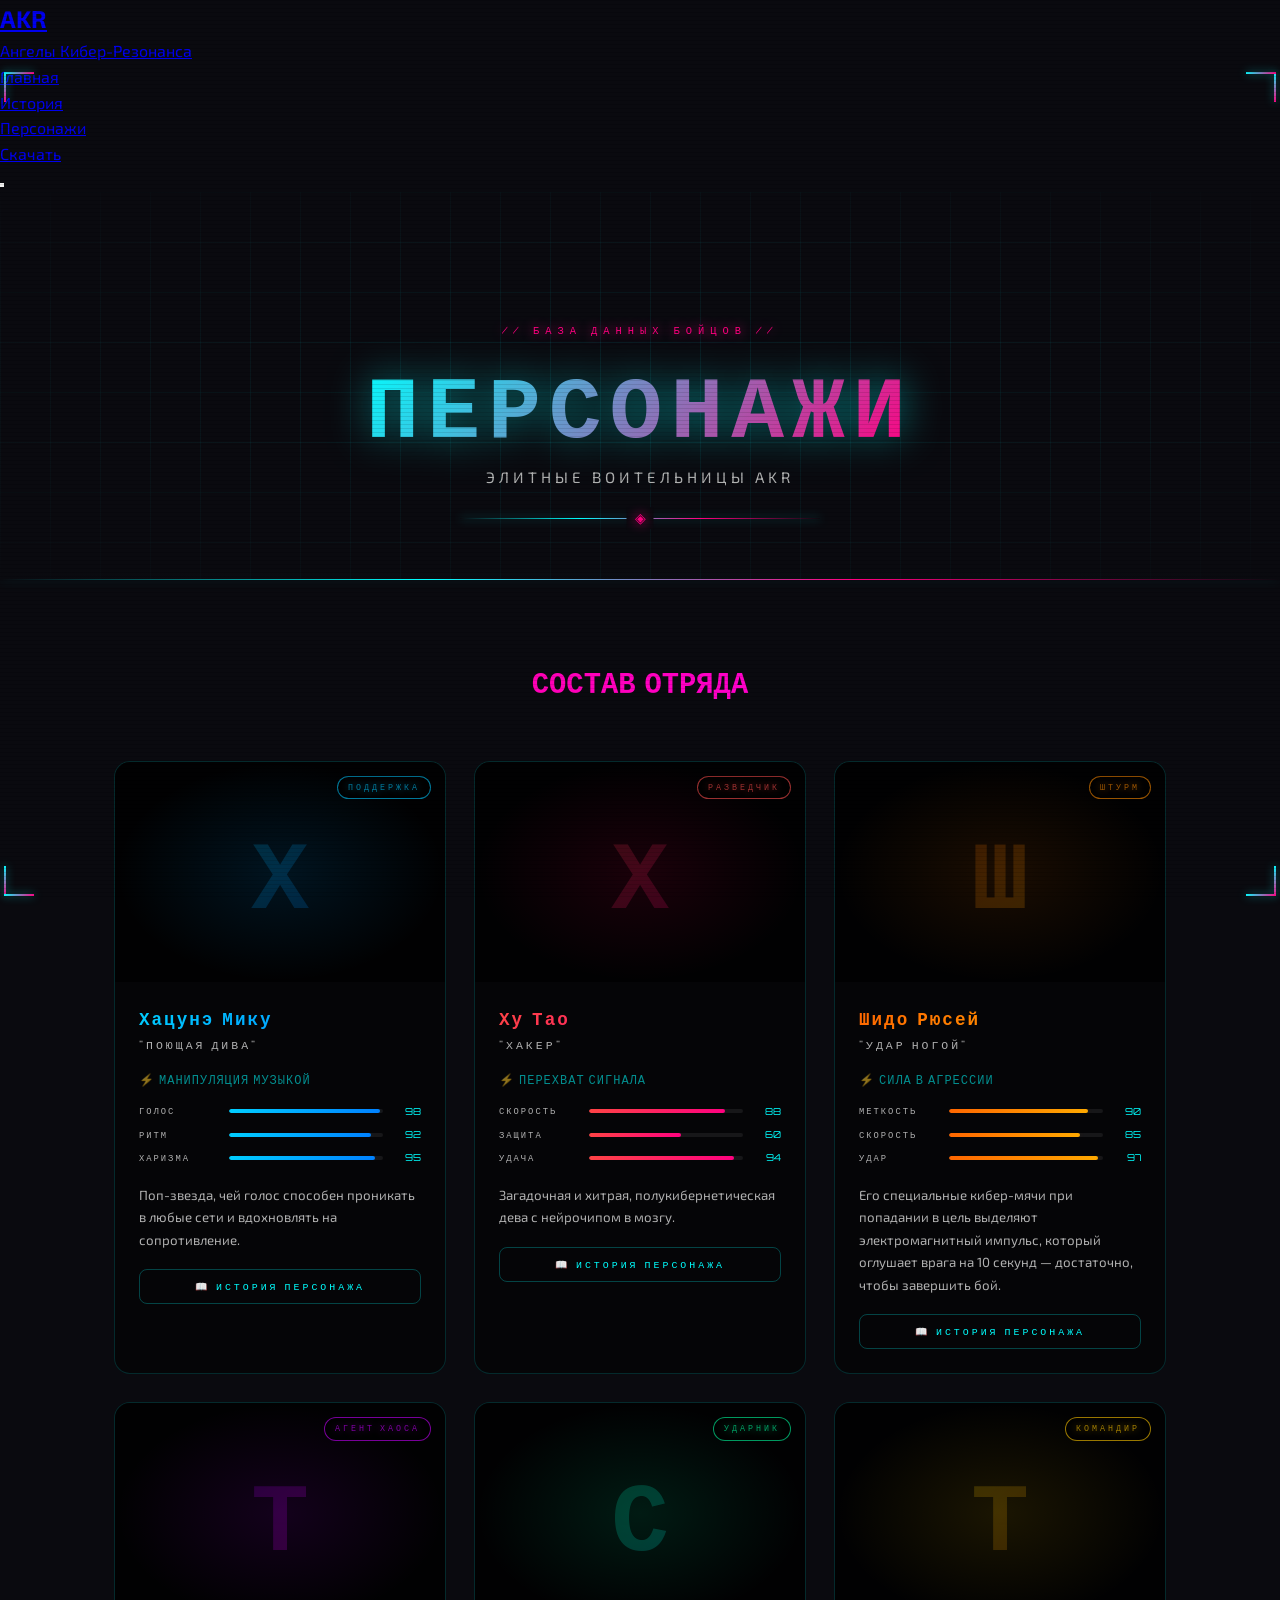
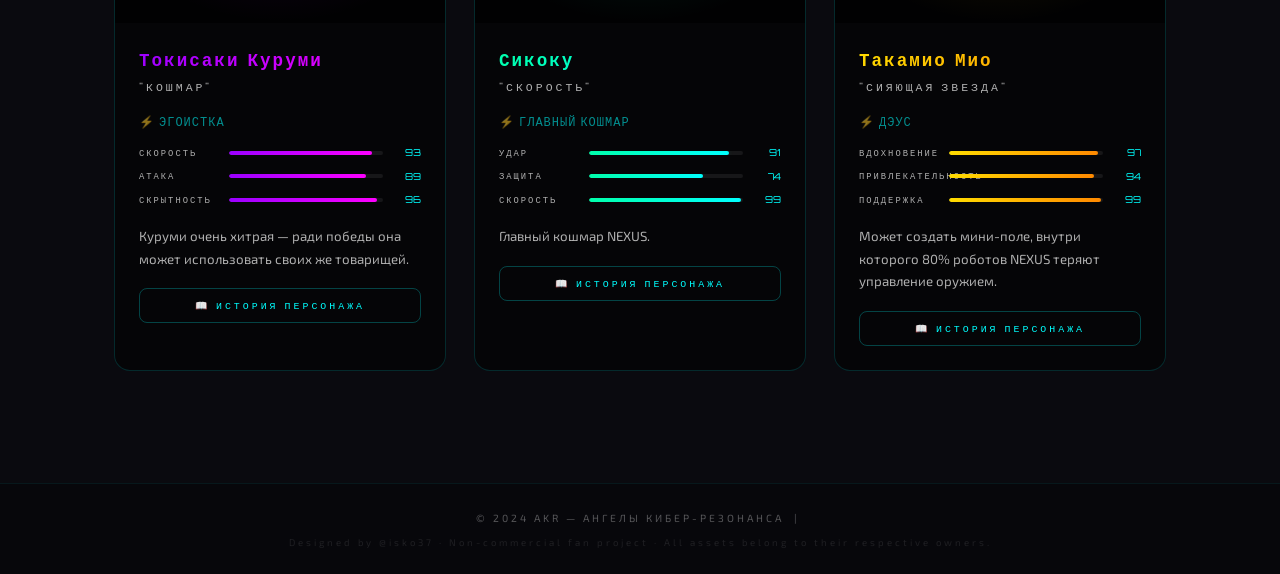
==== commit 51a43633: "Update characters.html" ====
--- a/characters.html
+++ b/characters.html
@@ -32,7 +32,6 @@
 .cbl{bottom:4px;left:4px;}.cbl::before{bottom:0;left:0;width:2px;height:30px;}.cbl::after{bottom:0;left:0;height:2px;width:30px;}
 .cbr{bottom:4px;right:4px;}.cbr::before{bottom:0;right:0;width:2px;height:30px;}.cbr::after{bottom:0;right:0;height:2px;width:30px;}
 
-/* PAGE HERO */
 .page-hero{min-height:42vh;display:flex;align-items:center;justify-content:center;flex-direction:column;text-align:center;position:relative;overflow:hidden;padding:130px 20px 60px;}
 .cyber-grid{position:absolute;inset:0;background-image:linear-gradient(rgba(0,255,255,.07) 1px,transparent 1px),linear-gradient(90deg,rgba(0,255,255,.07) 1px,transparent 1px);background-size:50px 50px;animation:gridMove 20s linear infinite;}
 @keyframes gridMove{0%{transform:translate(0,0);}100%{transform:translate(50px,50px);}}
@@ -46,20 +45,17 @@
 .neon-div{width:min(360px,80vw);height:1px;background:linear-gradient(90deg,transparent,var(--primary),var(--secondary),transparent);margin:28px auto 0;box-shadow:0 0 10px rgba(0,255,255,.5);position:relative;}
 .neon-div::before{content:'◈';position:absolute;left:50%;top:50%;transform:translate(-50%,-50%);color:var(--secondary);font-size:.85rem;text-shadow:0 0 12px var(--secondary);background:var(--bg);padding:0 8px;}
 
-/* ══ CHARACTERS SECTION ══ */
 .chars-section{padding:5rem 0 7rem;background:var(--bg);position:relative;}
 .chars-section::before{content:'';position:absolute;top:0;left:0;right:0;height:1px;background:linear-gradient(90deg,transparent,var(--primary),var(--secondary),transparent);box-shadow:0 0 12px rgba(0,255,255,.3);}
 
 .sec-title{font-family:'Orbitron',monospace;font-size:clamp(1.2rem,3vw,1.8rem);text-align:center;margin-bottom:56px;background:var(--gs);-webkit-background-clip:text;-webkit-text-fill-color:transparent;background-clip:text;}
 
-/* ── GRID ── */
 .chars-grid{
   display:grid;
   grid-template-columns:repeat(auto-fill,minmax(300px,1fr));
   gap:28px;max-width:1100px;margin:0 auto;padding:0 24px;
 }
 
-/* ── CARD ── */
 .char-card{
   position:relative;background:rgba(0,0,0,.5);
   border:1px solid rgba(0,255,255,.15);
@@ -70,11 +66,9 @@
 .char-card.visible{opacity:1;transform:translateY(0);}
 .char-card:hover{border-color:rgba(0,255,255,.45);box-shadow:0 0 40px rgba(0,255,255,.12),0 16px 40px rgba(0,0,0,.4);}
 
-/* цветная линия сверху */
 .char-card::before{content:'';position:absolute;top:0;left:0;right:0;height:2px;background:var(--gp);transform:scaleX(0);transition:transform .4s ease;z-index:2;}
 .char-card:hover::before{transform:scaleX(1);}
 
-/* ── AVATAR ZONE ── */
 .char-avatar{
   height:220px;position:relative;overflow:hidden;
   display:flex;align-items:center;justify-content:center;
@@ -87,7 +81,6 @@
 }
 .char-card:hover .char-avatar-bg{opacity:2;}
 
-/* avatar placeholder — большая буква имени */
 .char-initial{
   font-family:'Orbitron',monospace;
   font-size:6rem;font-weight:900;
@@ -99,7 +92,6 @@
 }
 .char-card:hover .char-initial{opacity:.32;transform:scale(1.08);}
 
-/* роль-тег */
 .char-role-tag{
   position:absolute;top:14px;right:14px;z-index:3;
   font-family:'Orbitron',monospace;font-size:.52rem;letter-spacing:3px;
@@ -111,7 +103,6 @@
   text-shadow:0 0 8px var(--tag-clr,var(--primary));
 }
 
-/* scan line on hover */
 .char-card::after{
   content:'';position:absolute;left:0;right:0;height:2px;
   background:linear-gradient(90deg,transparent,rgba(0,255,255,.35),transparent);
@@ -120,7 +111,6 @@
 .char-card:hover::after{animation:scanLine 1.4s ease-in-out infinite;}
 @keyframes scanLine{0%{top:-5%;opacity:.8;}100%{top:105%;opacity:0;}}
 
-/* ── CARD BODY ── */
 .char-body{padding:22px 24px 24px;}
 
 .char-name{
@@ -136,7 +126,6 @@
   font-family:'Orbitron',monospace;
 }
 
-/* STATS */
 .char-stats{display:flex;flex-direction:column;gap:8px;margin-bottom:18px;}
 .stat-row{display:flex;align-items:center;gap:10px;}
 .stat-label{font-family:'Orbitron',monospace;font-size:.55rem;letter-spacing:2px;color:var(--gray);width:80px;flex-shrink:0;text-transform:uppercase;}
@@ -144,7 +133,6 @@
 .stat-fill{height:100%;border-radius:2px;background:var(--card-grad,var(--gp));width:0;transition:width 1s cubic-bezier(.22,1,.36,1);box-shadow:0 0 6px var(--card-glow,rgba(0,255,255,.5));}
 .stat-val{font-family:'Orbitron',monospace;font-size:.6rem;color:var(--primary);width:28px;text-align:right;flex-shrink:0;}
 
-/* ABILITY */
 .char-ability{
   font-size:.75rem;letter-spacing:1px;color:rgba(0,255,255,.55);
   margin-bottom:14px;font-family:'Orbitron',monospace;
@@ -153,7 +141,6 @@
 
 .char-desc{font-size:.83rem;line-height:1.7;color:var(--gray);}
 
-/* DETAIL BUTTON */
 .char-btn{
   margin-top:18px;width:100%;
   font-family:'Orbitron',monospace;font-size:.62rem;letter-spacing:3px;text-transform:uppercase;
@@ -164,7 +151,6 @@
 }
 .char-btn:hover{background:rgba(0,255,255,.08);border-color:rgba(0,255,255,.5);box-shadow:0 0 16px rgba(0,255,255,.12);}
 
-/* ══ MODAL ══ */
 .modal-overlay{
   position:fixed;inset:0;background:rgba(0,0,0,.9);
   backdrop-filter:blur(12px);
@@ -217,17 +203,13 @@
 
 .modal-bio{font-size:.9rem;line-height:1.85;color:var(--gray);margin-bottom:0;}
 
-/* NEON DIV в modal */
 .m-divider{height:1px;background:linear-gradient(90deg,transparent,rgba(0,255,255,.3),transparent);margin:20px 0;}
 
-/* scrollbar */
 .modal::-webkit-scrollbar{width:6px;}.modal::-webkit-scrollbar-track{background:transparent;}.modal::-webkit-scrollbar-thumb{background:var(--gp);border-radius:3px;}
 
-/* ══ FOOTER ══ */
 .site-footer{background:var(--bg2);border-top:1px solid rgba(0,255,255,.15);text-align:center;padding:26px 20px;font-size:.65rem;letter-spacing:3px;color:var(--gray);opacity:.45;}
 .footer-credit{font-size:.6rem;margin-top:8px;color:rgba(176,176,176,.3);}
 
-/* MESSAGES */
 .msg{position:fixed;max-width:240px;width:auto;background:rgba(5,5,8,.94);border-radius:14px;padding:11px 15px 9px;font-family:'Exo 2',sans-serif;line-height:1.5;pointer-events:none;z-index:9500;opacity:0;transform:scale(.8) translateY(14px);transition:opacity .32s cubic-bezier(.22,1,.36,1),transform .32s cubic-bezier(.22,1,.36,1);}
 .msg.show{opacity:1;transform:scale(1) translateY(0);}
 .msg.tr{border:1px solid rgba(255,0,51,.55);box-shadow:0 0 22px rgba(255,0,51,.18);}
@@ -268,7 +250,6 @@
   </div>
 </nav>
 
-<!-- PAGE HERO -->
 <section class="page-hero">
   <div class="cyber-grid"></div><div class="page-hero-vig"></div>
   <div class="ph-inner">
@@ -279,16 +260,14 @@
   </div>
 </section>
 
-<!-- CHARACTERS -->
 <section class="chars-section">
   <h2 class="sec-title">СОСТАВ ОТРЯДА</h2>
   <div class="chars-grid" id="charsGrid">
-    <!-- карточки генерируются JS -->
   </div>
 </section>
 
 <footer class="site-footer">
-  &copy; 2024 AKR — АНГЕЛЫ КИБЕР-РЕЗОНАНСА &nbsp;|&nbsp; ВСЕ ПРАВА ЗАЩИЩЕНЫ
+  &copy; 2024 AKR — АНГЕЛЫ КИБЕР-РЕЗОНАНСА &nbsp;|&nbsp;
   <div class="footer-credit">Designed by @isko37 · Non-commercial fan project · All assets belong to their respective owners.</div>
 </footer>
 
@@ -303,14 +282,12 @@
   </div>
 </div>
 
-<!-- MESSAGES -->
 <div class="msg tr" id="msg1"><div class="mh"><span class="md" style="background:#ff0033;box-shadow:0 0 8px #ff0033;"></span><span class="ml">SYSTEM // ENCRYPTED</span></div><div class="mb">Доверие?</div><span class="mt">??:??</span></div>
 <div class="msg tr" id="msg2"><div class="mh"><span class="md" style="background:#ff0033;box-shadow:0 0 8px #ff0033;"></span><span class="ml">SYSTEM // ENCRYPTED</span></div><div class="mb">Меня бросили?</div><span class="mt">??:??</span></div>
 <div class="msg to" id="msg3"><div class="mh"><span class="md" style="background:#ff6600;box-shadow:0 0 8px #ff6600;"></span><span class="ml">SYSTEM // WARNING</span></div><div class="mb">Идеальный план</div><span class="mt">??:??</span></div>
 <div class="msg tp" id="msg4"><div class="mh"><span class="md" style="background:#9900ff;box-shadow:0 0 8px #9900ff;"></span><span class="ml">SYSTEM // CLASSIFIED</span></div><div class="mb">месть</div><span class="mt">??:??</span></div>
 
 <script>
-// ─── DATA ───────────────────────────────────────────────────────
 const CHARS = [
   {
     id:'miku',
@@ -416,7 +393,6 @@
   },
 ];
 
-// ─── RENDER CARDS ────────────────────────────────────────────────
 const grid = document.getElementById('charsGrid');
 
 CHARS.forEach((c, i) => {
@@ -451,12 +427,10 @@
   grid.appendChild(card);
 });
 
-// ─── SCROLL REVEAL + STAT BARS ───────────────────────────────────
 const cardObs = new IntersectionObserver(entries => {
   entries.forEach(e => {
     if (e.isIntersecting) {
       e.target.classList.add('visible');
-      // animate stat bars
       e.target.querySelectorAll('.stat-fill').forEach(bar => {
         setTimeout(() => { bar.style.width = bar.dataset.val + '%'; }, 200);
       });
@@ -465,8 +439,6 @@
   });
 }, { threshold: 0.12 });
 document.querySelectorAll('.char-card').forEach(c => cardObs.observe(c));
-
-// ─── MODAL ───────────────────────────────────────────────────────
 function openModal(id) {
   const c = CHARS.find(x => x.id === id);
   if (!c) return;
@@ -497,7 +469,6 @@
   document.getElementById('modalOverlay').classList.add('open');
   document.body.style.overflow = 'hidden';
 
-  // animate modal stat bars
   setTimeout(() => {
     document.querySelectorAll('.msf').forEach(bar => {
       bar.style.width = bar.dataset.val + '%';
@@ -513,17 +484,14 @@
   if (e.target === document.getElementById('modalOverlay')) closeModalDirect();
 }
 document.addEventListener('keydown', e => { if (e.key === 'Escape') closeModalDirect(); });
-
-// ─── NAV ─────────────────────────────────────────────────────────
+  
 const burger = document.getElementById('burger'), menu = document.getElementById('navMenu');
 burger.addEventListener('click', () => { burger.classList.toggle('open'); menu.classList.toggle('open'); });
 document.querySelectorAll('.nav-link').forEach(l => l.addEventListener('click', () => { menu.classList.remove('open'); burger.classList.remove('open'); }));
 
-// ─── FLASH ───────────────────────────────────────────────────────
 const RF = document.getElementById('redFlash'), CF = document.getElementById('colorFlash');
 function flash(t) { if (t === 'red') { RF.style.opacity = '.28'; setTimeout(() => RF.style.opacity = '0', 500); } else { CF.style.background = t === 'orange' ? '#ff6600' : '#9900ff'; CF.style.opacity = '.2'; setTimeout(() => CF.style.opacity = '0', 500); } }
 
-// ─── MESSAGES ────────────────────────────────────────────────────
 const POS = ['pbl','pbr','ptl','ptr'];
 const MSGS = [{id:'msg1',f:'red'},{id:'msg2',f:'red'},{id:'msg3',f:'orange'},{id:'msg4',f:'purple'}];
 function showM(cfg) {
@@ -537,11 +505,9 @@
 }
 (function loop() { const sh = [...MSGS].sort(() => Math.random() - .5); let d = 2000 + Math.random() * 3000; sh.forEach(m => { setTimeout(() => showM(m), d); d += 5000 + Math.random() * 7000; }); setTimeout(loop, d + 2000); })();
 
-// ─── FREEZE ──────────────────────────────────────────────────────
 const FZ = document.getElementById('freezeOverlay');
 (function lF() { setTimeout(() => { FZ.classList.add('active'); setTimeout(() => FZ.classList.remove('active'), 350 + Math.random() * 650); lF(); }, 9000 + Math.random() * 14000); })();
 
-// ─── GLITCH BARS ─────────────────────────────────────────────────
 const G1 = document.getElementById('gb1'), G2 = document.getElementById('gb2');
 function fBar(el) { el.style.top = Math.random() * window.innerHeight + 'px'; el.style.height = (2 + Math.random() * 10) + 'px'; el.style.opacity = String(.4 + Math.random() * .6); setTimeout(() => el.style.opacity = '0', 65 + Math.random() * 110); }
 (function lB() { setTimeout(() => { fBar(G1); setTimeout(() => fBar(G2), 25 + Math.random() * 65); lB(); }, 1100 + Math.random() * 3200); })();
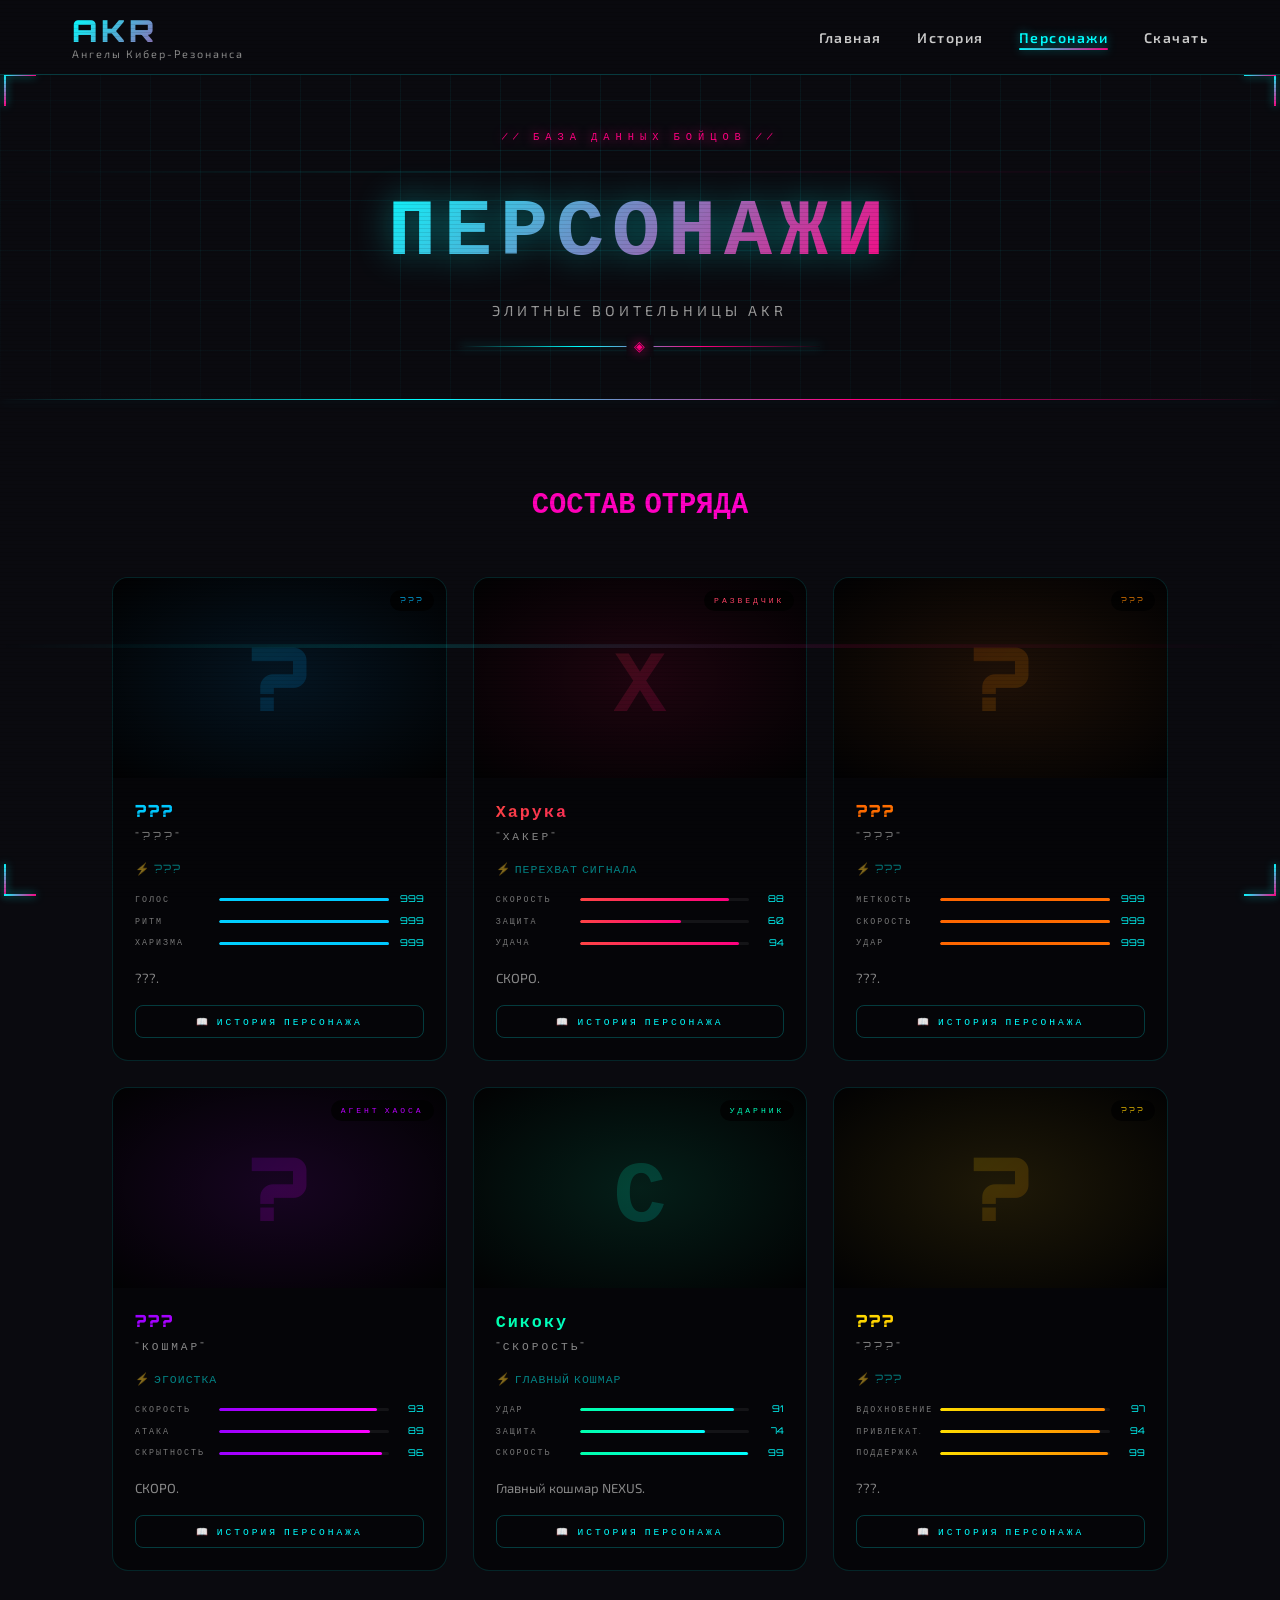
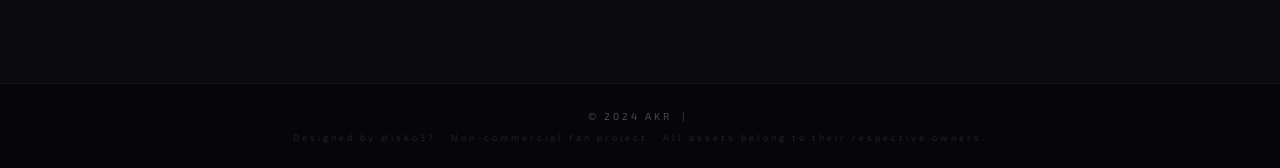
==== commit 6a02b602: "Add files via upload" ====
--- a/characters.html
+++ b/characters.html
@@ -5,512 +5,382 @@
 <meta name="viewport" content="width=device-width, initial-scale=1.0">
 <title>Персонажи — AKR</title>
 <link href="https://fonts.googleapis.com/css2?family=Orbitron:wght@400;700;900&family=Exo+2:wght@300;400;600;700&display=swap" rel="stylesheet">
-<link rel="stylesheet" href="nav.css">
 <style>
-:root{
-  --primary:#00ffff;--secondary:#ff0080;--accent:#ff00ff;
-  --bg:#0a0a0f;--bg2:#050508;--text:#fff;--gray:#b0b0b0;
-  --gp:linear-gradient(135deg,#00ffff,#ff0080);
-  --gs:linear-gradient(135deg,#ff0080,#ff00ff);
-  --shadow:0 10px 30px rgba(0,255,255,.3);
+*{margin:0;padding:0;box-sizing:border-box;}html{scroll-behavior:smooth;}
+body{font-family:'Exo 2',sans-serif;background:#0a0a0f;color:#fff;overflow-x:hidden;line-height:1.6;}
+:root{--c:#00ffff;--p:#ff0080;--a:#ff00ff;--bg:#0a0a0f;--bg2:#050508;--gp:linear-gradient(135deg,#00ffff,#ff0080);--gs:linear-gradient(135deg,#ff0080,#ff00ff);}
+body::before{content:'';position:fixed;inset:0;background:repeating-linear-gradient(0deg,transparent,transparent 3px,rgba(0,0,0,.09) 3px,rgba(0,0,0,.09) 4px);pointer-events:none;z-index:9100;}
+
+#rF{position:fixed;inset:0;background:#ff0033;opacity:0;pointer-events:none;z-index:9998;transition:opacity .05s;}
+#cF{position:fixed;inset:0;opacity:0;pointer-events:none;z-index:9997;transition:opacity .05s;}
+#frz{position:fixed;inset:0;pointer-events:none;z-index:9996;opacity:0;}
+#frz.on{opacity:1;animation:frzA .07s steps(1) infinite;}
+@keyframes frzA{0%{clip-path:inset(0 0 0 0);filter:brightness(.88) contrast(1.1);}25%{clip-path:inset(20% 0 55% 0);filter:brightness(1.05);}50%{clip-path:inset(0 0 0 0);filter:brightness(.9);}75%{clip-path:inset(50% 0 15% 0);filter:brightness(1.02);}100%{clip-path:inset(0 0 0 0);filter:brightness(.88);}}
+.gb{position:fixed;left:0;width:100%;height:4px;background:linear-gradient(90deg,transparent,rgba(0,255,255,.22),rgba(255,0,128,.16),transparent);pointer-events:none;opacity:0;z-index:8990;}
+.co{position:fixed;width:44px;height:44px;pointer-events:none;z-index:300;}
+.co::before,.co::after{content:'';position:absolute;background:var(--gp);box-shadow:0 0 8px rgba(0,255,255,.6);}
+.co.tl{top:74px;left:4px;}.co.tl::before{top:0;left:0;width:2px;height:32px;}.co.tl::after{top:0;left:0;height:2px;width:32px;}
+.co.tr{top:74px;right:4px;}.co.tr::before{top:0;right:0;width:2px;height:32px;}.co.tr::after{top:0;right:0;height:2px;width:32px;}
+.co.bl{bottom:4px;left:4px;}.co.bl::before{bottom:0;left:0;width:2px;height:32px;}.co.bl::after{bottom:0;left:0;height:2px;width:32px;}
+.co.br{bottom:4px;right:4px;}.co.br::before{bottom:0;right:0;width:2px;height:32px;}.co.br::after{bottom:0;right:0;height:2px;width:32px;}
+
+/* ══ NAVBAR ══ */
+.navbar{position:fixed;top:0;width:100%;background:rgba(10,10,15,.97);backdrop-filter:blur(14px);z-index:1000;border-bottom:1px solid rgba(0,255,255,.2);transform:translateY(-110%);animation:navIn .8s cubic-bezier(.22,1,.36,1) .1s forwards;}
+@keyframes navIn{to{transform:translateY(0);}}
+.nav-wrap{display:flex;justify-content:space-between;align-items:center;padding:.9rem 2rem;max-width:1200px;margin:0 auto;}
+.nav-logo{text-decoration:none;display:flex;flex-direction:column;line-height:1.1;}
+.nav-logo .logo-akr{font-family:'Orbitron',monospace;font-size:1.9rem;font-weight:900;background:var(--gp);-webkit-background-clip:text;-webkit-text-fill-color:transparent;background-clip:text;letter-spacing:4px;animation:logoPulse 3s ease-in-out infinite;}
+@keyframes logoPulse{0%,100%{filter:drop-shadow(0 0 5px rgba(0,255,255,.5));}50%{filter:drop-shadow(0 0 16px rgba(0,255,255,.9)) drop-shadow(0 0 28px rgba(255,0,128,.4));}}
+.nav-logo .logo-sub{font-size:.68rem;color:#888;letter-spacing:2px;font-family:'Exo 2',sans-serif;}
+.nav-menu{display:flex;list-style:none;gap:2.2rem;align-items:center;}
+.nav-menu li{opacity:0;transform:translateY(-14px);animation:liDrop .5s cubic-bezier(.22,1,.36,1) forwards;}
+.nav-menu li:nth-child(1){animation-delay:.5s;}.nav-menu li:nth-child(2){animation-delay:.62s;}.nav-menu li:nth-child(3){animation-delay:.74s;}.nav-menu li:nth-child(4){animation-delay:.86s;}
+@keyframes liDrop{to{opacity:1;transform:translateY(0);}}
+.nav-link{font-family:'Exo 2',sans-serif;font-size:.88rem;font-weight:600;letter-spacing:1.5px;color:#ccc;text-decoration:none;position:relative;padding:4px 0;transition:color .25s;}
+.nav-link::after{content:'';position:absolute;bottom:0;left:50%;right:50%;height:2px;background:var(--gp);box-shadow:0 0 8px rgba(0,255,255,.5);transition:left .28s ease,right .28s ease;border-radius:1px;}
+.nav-link:hover,.nav-link.active{color:var(--c);text-shadow:0 0 10px rgba(0,255,255,.5);}
+.nav-link:hover::after,.nav-link.active::after{left:0;right:0;}
+.nav-link::before{content:attr(data-text);position:absolute;top:0;left:0;width:100%;color:var(--p);clip-path:polygon(0 0,100% 0,100% 0,0 0);pointer-events:none;font-weight:600;opacity:0;}
+.nav-link:hover::before{animation:linkScan .4s ease forwards;}
+@keyframes linkScan{0%{clip-path:polygon(0 0,100% 0,100% 0,0 0);opacity:.5;}50%{clip-path:polygon(0 0,100% 0,100% 60%,0 60%);opacity:.3;}100%{clip-path:polygon(0 0,100% 0,100% 0,0 0);opacity:0;}}
+.hbg{display:none;flex-direction:column;justify-content:center;gap:5px;cursor:pointer;background:none;border:none;padding:5px;width:36px;height:36px;}
+.hbg span{display:block;height:2px;border-radius:2px;background:linear-gradient(90deg,var(--c),var(--p));box-shadow:0 0 5px rgba(0,255,255,.4);transition:transform .3s ease,opacity .3s ease,width .3s ease;}
+.hbg span:nth-child(1){width:26px;}.hbg span:nth-child(2){width:20px;}.hbg span:nth-child(3){width:26px;}
+.hbg.open span:nth-child(1){transform:translateY(7px) rotate(45deg);width:26px;}
+.hbg.open span:nth-child(2){opacity:0;width:0;}
+.hbg.open span:nth-child(3){transform:translateY(-7px) rotate(-45deg);width:26px;}
+@media(max-width:768px){
+  .hbg{display:flex;}
+  .nav-menu{display:none;flex-direction:column;gap:0;position:absolute;top:100%;left:0;width:100%;background:rgba(5,5,8,.98);border-bottom:1px solid rgba(0,255,255,.12);}
+  .nav-menu.open{display:flex;animation:mobIn .32s cubic-bezier(.22,1,.36,1);}
+  @keyframes mobIn{from{opacity:0;transform:translateY(-8px);}to{opacity:1;transform:translateY(0);}}
+  .nav-menu li{opacity:1!important;transform:none!important;animation:none!important;}
+  .nav-menu li a{display:block;padding:.85rem 2rem;border-bottom:1px solid rgba(0,255,255,.07);color:#ccc;}
+  .nav-menu li a:hover{color:var(--c);background:rgba(0,255,255,.04);}
 }
-*{margin:0;padding:0;box-sizing:border-box;}html{scroll-behavior:smooth;}
-body{font-family:'Exo 2',sans-serif;background:var(--bg);color:var(--text);overflow-x:hidden;line-height:1.6;}
-body::before{content:'';position:fixed;inset:0;background:repeating-linear-gradient(0deg,transparent,transparent 3px,rgba(0,0,0,.1) 3px,rgba(0,0,0,.1) 4px);pointer-events:none;z-index:9000;}
-
-#redFlash{position:fixed;inset:0;background:#ff0033;opacity:0;pointer-events:none;z-index:9998;transition:opacity .05s;}
-#colorFlash{position:fixed;inset:0;opacity:0;pointer-events:none;z-index:9997;transition:opacity .05s;}
-#freezeOverlay{position:fixed;inset:0;pointer-events:none;z-index:9996;opacity:0;}
-#freezeOverlay.active{opacity:1;animation:frz .07s steps(1) infinite;}
-@keyframes frz{0%{clip-path:inset(0 0 0 0);filter:brightness(.88) contrast(1.1);}20%{clip-path:inset(18% 0 58% 0);filter:brightness(1.05);}40%{clip-path:inset(0 0 0 0);filter:brightness(.9);}60%{clip-path:inset(52% 0 12% 0);filter:brightness(1.02);}80%{clip-path:inset(0 0 0 0);filter:brightness(.92);}100%{clip-path:inset(0 0 0 0);filter:brightness(.88);}}
-.gbar{position:fixed;left:0;width:100%;height:4px;background:linear-gradient(90deg,transparent,rgba(0,255,255,.2),rgba(255,0,128,.15),transparent);pointer-events:none;opacity:0;z-index:8990;}
-
-.cc{position:fixed;width:42px;height:42px;pointer-events:none;z-index:200;}
-.cc::before,.cc::after{content:'';position:absolute;background:var(--gp);box-shadow:0 0 8px rgba(0,255,255,.5);}
-.ctl{top:72px;left:4px;}.ctl::before{top:0;left:0;width:2px;height:30px;}.ctl::after{top:0;left:0;height:2px;width:30px;}
-.ctr{top:72px;right:4px;}.ctr::before{top:0;right:0;width:2px;height:30px;}.ctr::after{top:0;right:0;height:2px;width:30px;}
-.cbl{bottom:4px;left:4px;}.cbl::before{bottom:0;left:0;width:2px;height:30px;}.cbl::after{bottom:0;left:0;height:2px;width:30px;}
-.cbr{bottom:4px;right:4px;}.cbr::before{bottom:0;right:0;width:2px;height:30px;}.cbr::after{bottom:0;right:0;height:2px;width:30px;}
-
-.page-hero{min-height:42vh;display:flex;align-items:center;justify-content:center;flex-direction:column;text-align:center;position:relative;overflow:hidden;padding:130px 20px 60px;}
-.cyber-grid{position:absolute;inset:0;background-image:linear-gradient(rgba(0,255,255,.07) 1px,transparent 1px),linear-gradient(90deg,rgba(0,255,255,.07) 1px,transparent 1px);background-size:50px 50px;animation:gridMove 20s linear infinite;}
-@keyframes gridMove{0%{transform:translate(0,0);}100%{transform:translate(50px,50px);}}
-.page-hero-vig{position:absolute;inset:0;background:radial-gradient(ellipse at center,transparent 20%,rgba(10,10,15,.6) 70%,rgba(10,10,15,.98) 100%);z-index:1;}
-.ph-inner{position:relative;z-index:2;display:flex;flex-direction:column;align-items:center;}
-.ph-label{font-family:'Orbitron',monospace;font-size:.65rem;letter-spacing:6px;color:var(--secondary);text-transform:uppercase;margin-bottom:16px;text-shadow:0 0 12px var(--secondary);animation:lbPl 3s ease-in-out infinite;}
-@keyframes lbPl{0%,100%{opacity:1;}48%{opacity:1;}50%{opacity:.1;}52%{opacity:1;}}
-.ph-title{font-family:'Orbitron',monospace;font-size:clamp(2.5rem,7vw,5.5rem);font-weight:900;background:var(--gp);-webkit-background-clip:text;-webkit-text-fill-color:transparent;background-clip:text;letter-spacing:8px;line-height:1.1;filter:drop-shadow(0 0 20px rgba(0,255,255,.5));animation:phGl 8s 1s infinite;}
+
+/* PAGE HERO */
+.phero{min-height:40vh;display:flex;align-items:center;justify-content:center;flex-direction:column;text-align:center;position:relative;overflow:hidden;padding:128px 20px 52px;}
+.cygrid{position:absolute;inset:0;background-image:linear-gradient(rgba(0,255,255,.07) 1px,transparent 1px),linear-gradient(90deg,rgba(0,255,255,.07) 1px,transparent 1px);background-size:50px 50px;animation:gridMv 20s linear infinite;}
+@keyframes gridMv{0%{transform:translate(0,0);}100%{transform:translate(50px,50px);}}
+.pvig{position:absolute;inset:0;background:radial-gradient(ellipse at center,transparent 20%,rgba(10,10,15,.6) 70%,rgba(10,10,15,.98) 100%);z-index:1;}
+.phin{position:relative;z-index:2;display:flex;flex-direction:column;align-items:center;}
+.plbl{font-family:'Orbitron',monospace;font-size:.65rem;letter-spacing:6px;color:var(--p);text-transform:uppercase;margin-bottom:14px;text-shadow:0 0 12px var(--p);animation:lbPl 3s ease-in-out infinite;}
+@keyframes lbPl{0%,100%{opacity:1;}49%{opacity:1;}50%{opacity:.1;}51%{opacity:1;}}
+.ptitl{font-family:'Orbitron',monospace;font-size:clamp(2.5rem,7vw,5rem);font-weight:900;background:var(--gp);-webkit-background-clip:text;-webkit-text-fill-color:transparent;background-clip:text;letter-spacing:8px;filter:drop-shadow(0 0 18px rgba(0,255,255,.45));animation:phGl 8s 1s infinite;}
 @keyframes phGl{0%,90%,100%{transform:none;}91%{transform:skewX(-3deg) translateX(4px);}92%{transform:skewX(2deg) translateX(-3px);}93%{transform:none;}}
-.ph-sub{font-size:clamp(.75rem,1.5vw,.95rem);letter-spacing:4px;color:var(--gray);margin-top:14px;text-transform:uppercase;}
-.neon-div{width:min(360px,80vw);height:1px;background:linear-gradient(90deg,transparent,var(--primary),var(--secondary),transparent);margin:28px auto 0;box-shadow:0 0 10px rgba(0,255,255,.5);position:relative;}
-.neon-div::before{content:'◈';position:absolute;left:50%;top:50%;transform:translate(-50%,-50%);color:var(--secondary);font-size:.85rem;text-shadow:0 0 12px var(--secondary);background:var(--bg);padding:0 8px;}
-
-.chars-section{padding:5rem 0 7rem;background:var(--bg);position:relative;}
-.chars-section::before{content:'';position:absolute;top:0;left:0;right:0;height:1px;background:linear-gradient(90deg,transparent,var(--primary),var(--secondary),transparent);box-shadow:0 0 12px rgba(0,255,255,.3);}
-
-.sec-title{font-family:'Orbitron',monospace;font-size:clamp(1.2rem,3vw,1.8rem);text-align:center;margin-bottom:56px;background:var(--gs);-webkit-background-clip:text;-webkit-text-fill-color:transparent;background-clip:text;}
-
-.chars-grid{
-  display:grid;
-  grid-template-columns:repeat(auto-fill,minmax(300px,1fr));
-  gap:28px;max-width:1100px;margin:0 auto;padding:0 24px;
+.psub{font-size:clamp(.75rem,1.5vw,.9rem);letter-spacing:4px;color:#999;margin-top:12px;text-transform:uppercase;}
+.ndiv{width:min(360px,80vw);height:1px;background:linear-gradient(90deg,transparent,var(--c),var(--p),transparent);margin:24px auto 0;box-shadow:0 0 10px rgba(0,255,255,.5);position:relative;}
+.ndiv::before{content:'◈';position:absolute;left:50%;top:50%;transform:translate(-50%,-50%);color:var(--p);font-size:.85rem;text-shadow:0 0 12px var(--p);background:#0a0a0f;padding:0 8px;}
+
+/* CHARS SECTION */
+.csec{padding:5rem 0 7rem;background:#0a0a0f;position:relative;}
+.csec::before{content:'';position:absolute;top:0;left:0;right:0;height:1px;background:linear-gradient(90deg,transparent,var(--c),var(--p),transparent);box-shadow:0 0 12px rgba(0,255,255,.25);}
+.stitle{font-family:'Orbitron',monospace;font-size:clamp(1.2rem,3vw,1.8rem);text-align:center;margin-bottom:52px;background:var(--gs);-webkit-background-clip:text;-webkit-text-fill-color:transparent;background-clip:text;}
+
+/* GRID */
+.cgrid{display:grid;grid-template-columns:repeat(auto-fill,minmax(300px,1fr));gap:26px;max-width:1100px;margin:0 auto;padding:0 22px;}
+
+/* CARD */
+.ccard{
+  position:relative;background:rgba(0,0,0,.45);
+  border:1px solid rgba(0,255,255,.13);border-radius:16px;overflow:hidden;cursor:pointer;
+  opacity:0;transform:translateY(26px);
+  transition:opacity .5s ease,transform .5s ease,border-color .3s,box-shadow .3s;
 }
-
-.char-card{
-  position:relative;background:rgba(0,0,0,.5);
-  border:1px solid rgba(0,255,255,.15);
-  border-radius:16px;overflow:hidden;cursor:pointer;
-  opacity:0;transform:translateY(28px);
-  transition:opacity .55s ease,transform .55s ease,border-color .3s,box-shadow .3s;
-}
-.char-card.visible{opacity:1;transform:translateY(0);}
-.char-card:hover{border-color:rgba(0,255,255,.45);box-shadow:0 0 40px rgba(0,255,255,.12),0 16px 40px rgba(0,0,0,.4);}
-
-.char-card::before{content:'';position:absolute;top:0;left:0;right:0;height:2px;background:var(--gp);transform:scaleX(0);transition:transform .4s ease;z-index:2;}
-.char-card:hover::before{transform:scaleX(1);}
-
-.char-avatar{
-  height:220px;position:relative;overflow:hidden;
-  display:flex;align-items:center;justify-content:center;
-  background:rgba(0,0,0,.7);
-}
-.char-avatar-bg{
-  position:absolute;inset:0;
-  background:radial-gradient(ellipse at center, var(--card-glow,rgba(0,255,255,.08)) 0%, transparent 70%);
-  transition:opacity .4s;
-}
-.char-card:hover .char-avatar-bg{opacity:2;}
-
-.char-initial{
-  font-family:'Orbitron',monospace;
-  font-size:6rem;font-weight:900;
-  background:var(--card-grad,var(--gp));
-  -webkit-background-clip:text;-webkit-text-fill-color:transparent;background-clip:text;
-  opacity:.18;position:relative;z-index:1;
-  transition:opacity .3s,transform .3s;
-  user-select:none;
-}
-.char-card:hover .char-initial{opacity:.32;transform:scale(1.08);}
-
-.char-role-tag{
-  position:absolute;top:14px;right:14px;z-index:3;
-  font-family:'Orbitron',monospace;font-size:.52rem;letter-spacing:3px;
-  padding:4px 10px;border-radius:20px;
-  background:rgba(0,0,0,.7);
-  border:1px solid var(--tag-clr,rgba(0,255,255,.4));
-  color:var(--tag-clr,var(--primary));
-  text-transform:uppercase;
-  text-shadow:0 0 8px var(--tag-clr,var(--primary));
-}
-
-.char-card::after{
-  content:'';position:absolute;left:0;right:0;height:2px;
-  background:linear-gradient(90deg,transparent,rgba(0,255,255,.35),transparent);
-  top:-100%;transition:top .0s;opacity:0;pointer-events:none;z-index:10;
-}
-.char-card:hover::after{animation:scanLine 1.4s ease-in-out infinite;}
-@keyframes scanLine{0%{top:-5%;opacity:.8;}100%{top:105%;opacity:0;}}
-
-.char-body{padding:22px 24px 24px;}
-
-.char-name{
-  font-family:'Orbitron',monospace;
-  font-size:clamp(.9rem,2vw,1.1rem);font-weight:900;
-  letter-spacing:2px;margin-bottom:4px;
-  background:var(--card-grad,var(--gp));
-  -webkit-background-clip:text;-webkit-text-fill-color:transparent;background-clip:text;
-}
-.char-title{
-  font-size:.72rem;letter-spacing:3px;color:var(--gray);
-  text-transform:uppercase;margin-bottom:16px;
-  font-family:'Orbitron',monospace;
-}
-
-.char-stats{display:flex;flex-direction:column;gap:8px;margin-bottom:18px;}
-.stat-row{display:flex;align-items:center;gap:10px;}
-.stat-label{font-family:'Orbitron',monospace;font-size:.55rem;letter-spacing:2px;color:var(--gray);width:80px;flex-shrink:0;text-transform:uppercase;}
-.stat-bar{flex:1;height:4px;background:rgba(255,255,255,.07);border-radius:2px;overflow:hidden;position:relative;}
-.stat-fill{height:100%;border-radius:2px;background:var(--card-grad,var(--gp));width:0;transition:width 1s cubic-bezier(.22,1,.36,1);box-shadow:0 0 6px var(--card-glow,rgba(0,255,255,.5));}
-.stat-val{font-family:'Orbitron',monospace;font-size:.6rem;color:var(--primary);width:28px;text-align:right;flex-shrink:0;}
-
-.char-ability{
-  font-size:.75rem;letter-spacing:1px;color:rgba(0,255,255,.55);
-  margin-bottom:14px;font-family:'Orbitron',monospace;
-  text-transform:uppercase;
-}
-
-.char-desc{font-size:.83rem;line-height:1.7;color:var(--gray);}
-
-.char-btn{
-  margin-top:18px;width:100%;
-  font-family:'Orbitron',monospace;font-size:.62rem;letter-spacing:3px;text-transform:uppercase;
-  padding:10px;background:transparent;
-  border:1px solid rgba(0,255,255,.25);border-radius:8px;
-  color:var(--primary);cursor:pointer;
-  transition:background .2s,border-color .2s,box-shadow .2s;
-}
-.char-btn:hover{background:rgba(0,255,255,.08);border-color:rgba(0,255,255,.5);box-shadow:0 0 16px rgba(0,255,255,.12);}
-
-.modal-overlay{
-  position:fixed;inset:0;background:rgba(0,0,0,.9);
-  backdrop-filter:blur(12px);
-  z-index:5000;opacity:0;pointer-events:none;
-  transition:opacity .3s;display:flex;align-items:center;justify-content:center;padding:20px;
-}
-.modal-overlay.open{opacity:1;pointer-events:all;}
-
-.modal{
-  background:var(--bg2);border:1px solid rgba(0,255,255,.3);
-  border-radius:20px;max-width:640px;width:100%;
-  max-height:90vh;overflow-y:auto;
-  position:relative;
-  transform:scale(.9) translateY(20px);
-  transition:transform .35s cubic-bezier(.22,1,.36,1);
-  box-shadow:0 0 60px rgba(0,255,255,.15),0 0 120px rgba(255,0,128,.08);
-}
-.modal-overlay.open .modal{transform:scale(1) translateY(0);}
-
-.modal-top{
-  position:sticky;top:0;z-index:2;
-  display:flex;justify-content:space-between;align-items:center;
-  padding:18px 24px;
-  background:rgba(5,5,8,.97);
-  border-bottom:1px solid rgba(0,255,255,.15);
-  backdrop-filter:blur(10px);
-}
-.modal-title{font-family:'Orbitron',monospace;font-size:clamp(1rem,3vw,1.4rem);font-weight:900;background:var(--gp);-webkit-background-clip:text;-webkit-text-fill-color:transparent;background-clip:text;letter-spacing:3px;}
-.modal-close{background:transparent;border:1px solid rgba(255,255,255,.15);color:var(--gray);width:36px;height:36px;border-radius:50%;font-size:1.1rem;cursor:pointer;transition:all .2s;display:flex;align-items:center;justify-content:center;}
-.modal-close:hover{border-color:var(--secondary);color:var(--secondary);box-shadow:0 0 12px rgba(255,0,128,.3);transform:rotate(90deg);}
-
-.modal-body{padding:28px 24px;}
-
-.modal-avatar-bar{
-  height:160px;border-radius:12px;overflow:hidden;
-  display:flex;align-items:center;justify-content:center;
-  background:rgba(0,0,0,.6);margin-bottom:24px;position:relative;
-}
-.modal-initial{font-family:'Orbitron',monospace;font-size:7rem;font-weight:900;background:var(--mgp,var(--gp));-webkit-background-clip:text;-webkit-text-fill-color:transparent;background-clip:text;opacity:.22;user-select:none;}
-.modal-role-badge{position:absolute;bottom:14px;left:50%;transform:translateX(-50%);font-family:'Orbitron',monospace;font-size:.6rem;letter-spacing:4px;padding:5px 14px;border-radius:20px;background:rgba(0,0,0,.7);border:1px solid rgba(0,255,255,.35);color:var(--primary);text-shadow:0 0 8px var(--primary);}
-
-.modal-section-label{font-family:'Orbitron',monospace;font-size:.6rem;letter-spacing:5px;color:var(--secondary);text-transform:uppercase;margin-bottom:12px;}
-
-.modal-stats{display:flex;flex-direction:column;gap:10px;margin-bottom:28px;}
-.modal-stat-row{display:flex;align-items:center;gap:12px;}
-.msl{font-family:'Orbitron',monospace;font-size:.6rem;letter-spacing:2px;color:var(--gray);width:90px;flex-shrink:0;text-transform:uppercase;}
-.msb{flex:1;height:6px;background:rgba(255,255,255,.06);border-radius:3px;overflow:hidden;}
-.msf{height:100%;border-radius:3px;background:var(--mgp,var(--gp));width:0;transition:width 1.2s cubic-bezier(.22,1,.36,1);box-shadow:0 0 8px rgba(0,255,255,.4);}
-.msv{font-family:'Orbitron',monospace;font-size:.65rem;color:var(--primary);width:30px;text-align:right;flex-shrink:0;}
-
-.modal-bio{font-size:.9rem;line-height:1.85;color:var(--gray);margin-bottom:0;}
-
-.m-divider{height:1px;background:linear-gradient(90deg,transparent,rgba(0,255,255,.3),transparent);margin:20px 0;}
-
-.modal::-webkit-scrollbar{width:6px;}.modal::-webkit-scrollbar-track{background:transparent;}.modal::-webkit-scrollbar-thumb{background:var(--gp);border-radius:3px;}
-
-.site-footer{background:var(--bg2);border-top:1px solid rgba(0,255,255,.15);text-align:center;padding:26px 20px;font-size:.65rem;letter-spacing:3px;color:var(--gray);opacity:.45;}
-.footer-credit{font-size:.6rem;margin-top:8px;color:rgba(176,176,176,.3);}
-
-.msg{position:fixed;max-width:240px;width:auto;background:rgba(5,5,8,.94);border-radius:14px;padding:11px 15px 9px;font-family:'Exo 2',sans-serif;line-height:1.5;pointer-events:none;z-index:9500;opacity:0;transform:scale(.8) translateY(14px);transition:opacity .32s cubic-bezier(.22,1,.36,1),transform .32s cubic-bezier(.22,1,.36,1);}
+.ccard.vis{opacity:1;transform:translateY(0);}
+.ccard:hover{border-color:rgba(0,255,255,.42);box-shadow:0 0 36px rgba(0,255,255,.1),0 14px 36px rgba(0,0,0,.35);}
+/* top accent bar */
+.ccard::before{content:'';position:absolute;top:0;left:0;right:0;height:2px;transform:scaleX(0);transition:transform .38s ease;z-index:2;}
+.ccard:hover::before{transform:scaleX(1);}
+/* scan line on hover */
+.ccard::after{content:'';position:absolute;left:0;right:0;height:2px;background:linear-gradient(90deg,transparent,rgba(0,255,255,.3),transparent);opacity:0;z-index:10;pointer-events:none;}
+.ccard:hover::after{animation:scanL 1.5s ease-in-out infinite;}
+@keyframes scanL{0%{top:-4%;opacity:.8;}100%{top:104%;opacity:0;}}
+
+/* AVATAR */
+.cav{height:200px;position:relative;overflow:hidden;display:flex;align-items:center;justify-content:center;background:rgba(0,0,0,.65);}
+.cav-bg{position:absolute;inset:0;transition:opacity .4s;}
+.ccard:hover .cav-bg{opacity:2;}
+.cinitial{font-family:'Orbitron',monospace;font-size:5.5rem;font-weight:900;opacity:.16;position:relative;z-index:1;transition:opacity .3s,transform .3s;user-select:none;}
+.ccard:hover .cinitial{opacity:.28;transform:scale(1.07);}
+.crole{position:absolute;top:12px;right:12px;z-index:3;font-family:'Orbitron',monospace;font-size:.5rem;letter-spacing:3px;padding:4px 10px;border-radius:20px;background:rgba(0,0,0,.75);text-transform:uppercase;}
+
+/* BODY */
+.cbody{padding:20px 22px 22px;}
+.cname{font-family:'Orbitron',monospace;font-size:clamp(.88rem,2vw,1.05rem);font-weight:900;letter-spacing:2px;margin-bottom:3px;color:#fff;}
+.ctitle{font-size:.7rem;letter-spacing:3px;color:#888;text-transform:uppercase;margin-bottom:14px;font-family:'Orbitron',monospace;}
+.cability{font-size:.72rem;letter-spacing:1px;color:rgba(0,255,255,.5);margin-bottom:14px;font-family:'Orbitron',monospace;text-transform:uppercase;}
+/* stats */
+.cstats{display:flex;flex-direction:column;gap:7px;margin-bottom:16px;}
+.srow{display:flex;align-items:center;gap:9px;}
+.slbl{font-family:'Orbitron',monospace;font-size:.52rem;letter-spacing:2px;color:#777;width:75px;flex-shrink:0;text-transform:uppercase;}
+.sbar{flex:1;height:3px;background:rgba(255,255,255,.06);border-radius:2px;overflow:hidden;}
+.sfill{height:100%;border-radius:2px;width:0;transition:width 1s cubic-bezier(.22,1,.36,1);}
+.sval{font-family:'Orbitron',monospace;font-size:.58rem;color:var(--c);width:26px;text-align:right;flex-shrink:0;}
+.cdesc{font-size:.82rem;line-height:1.7;color:#888;margin-bottom:16px;}
+.cbtn{width:100%;font-family:'Orbitron',monospace;font-size:.6rem;letter-spacing:3px;text-transform:uppercase;padding:9px;background:transparent;border:1px solid rgba(0,255,255,.22);border-radius:8px;color:var(--c);cursor:pointer;transition:background .2s,border-color .2s;}
+.cbtn:hover{background:rgba(0,255,255,.07);border-color:rgba(0,255,255,.45);}
+
+/* MODAL */
+.moverlay{position:fixed;inset:0;background:rgba(0,0,0,.92);backdrop-filter:blur(14px);z-index:5000;opacity:0;pointer-events:none;transition:opacity .28s;display:flex;align-items:center;justify-content:center;padding:18px;}
+.moverlay.open{opacity:1;pointer-events:all;}
+.modal{background:#050508;border:1px solid rgba(0,255,255,.28);border-radius:18px;max-width:620px;width:100%;max-height:90vh;overflow-y:auto;position:relative;transform:scale(.88) translateY(18px);transition:transform .32s cubic-bezier(.22,1,.36,1);box-shadow:0 0 60px rgba(0,255,255,.12),0 0 100px rgba(255,0,128,.06);}
+.moverlay.open .modal{transform:scale(1) translateY(0);}
+.mtop{position:sticky;top:0;z-index:2;display:flex;justify-content:space-between;align-items:center;padding:16px 22px;background:rgba(5,5,8,.97);border-bottom:1px solid rgba(0,255,255,.13);backdrop-filter:blur(10px);}
+.mttl{font-family:'Orbitron',monospace;font-size:clamp(.95rem,3vw,1.3rem);font-weight:900;letter-spacing:3px;}
+.mclose{background:transparent;border:1px solid rgba(255,255,255,.12);color:#888;width:34px;height:34px;border-radius:50%;font-size:1rem;cursor:pointer;transition:all .2s;display:flex;align-items:center;justify-content:center;}
+.mclose:hover{border-color:var(--p);color:var(--p);transform:rotate(90deg);}
+.mbody{padding:24px 22px;}
+.mav{height:140px;border-radius:10px;overflow:hidden;display:flex;align-items:center;justify-content:center;margin-bottom:22px;}
+.mavini{font-family:'Orbitron',monospace;font-size:6rem;font-weight:900;opacity:.2;user-select:none;}
+.mavbadge{font-family:'Orbitron',monospace;font-size:.58rem;letter-spacing:4px;padding:5px 13px;border-radius:20px;background:rgba(0,0,0,.7);border:1px solid rgba(0,255,255,.3);color:var(--c);position:absolute;bottom:10px;}
+.mslbl{font-family:'Orbitron',monospace;font-size:.58rem;letter-spacing:5px;color:var(--p);text-transform:uppercase;margin-bottom:10px;display:block;}
+.mstats{display:flex;flex-direction:column;gap:9px;margin-bottom:24px;}
+.msrow{display:flex;align-items:center;gap:11px;}
+.msl{font-family:'Orbitron',monospace;font-size:.58rem;letter-spacing:2px;color:#888;width:88px;flex-shrink:0;text-transform:uppercase;}
+.msbar{flex:1;height:5px;background:rgba(255,255,255,.05);border-radius:3px;overflow:hidden;}
+.msfill{height:100%;border-radius:3px;width:0;transition:width 1.1s cubic-bezier(.22,1,.36,1);}
+.msval{font-family:'Orbitron',monospace;font-size:.62rem;color:var(--c);width:28px;text-align:right;flex-shrink:0;}
+.mdivider{height:1px;background:linear-gradient(90deg,transparent,rgba(0,255,255,.25),transparent);margin:18px 0;}
+.mbio{font-size:.88rem;line-height:1.85;color:#999;}
+.modal::-webkit-scrollbar{width:5px;}.modal::-webkit-scrollbar-track{background:transparent;}.modal::-webkit-scrollbar-thumb{background:var(--gp);border-radius:3px;}
+
+/* FOOTER */
+.foot{background:#050508;border-top:1px solid rgba(0,255,255,.12);text-align:center;padding:24px 20px;font-size:.63rem;letter-spacing:3px;color:#777;opacity:.6;}
+.fcred{font-size:.58rem;margin-top:7px;color:rgba(180,180,180,.25);}
+
+/* MESSAGES */
+.msg{position:fixed;width:auto;max-width:220px;min-width:120px;background:rgba(4,4,10,.95);border-radius:12px;padding:10px 14px 8px;font-family:'Exo 2',sans-serif;pointer-events:none;z-index:9500;opacity:0;transform:scale(.8) translateY(12px);transition:opacity .3s cubic-bezier(.22,1,.36,1),transform .3s cubic-bezier(.22,1,.36,1);}
 .msg.show{opacity:1;transform:scale(1) translateY(0);}
-.msg.tr{border:1px solid rgba(255,0,51,.55);box-shadow:0 0 22px rgba(255,0,51,.18);}
-.msg.to{border:1px solid rgba(255,102,0,.55);box-shadow:0 0 22px rgba(255,102,0,.18);}
-.msg.tp{border:1px solid rgba(153,0,255,.55);box-shadow:0 0 22px rgba(153,0,255,.18);}
-.mh{display:flex;align-items:center;gap:7px;margin-bottom:5px;}
-.md{width:7px;height:7px;border-radius:50%;flex-shrink:0;}
-.ml{font-family:'Orbitron',monospace;font-size:.52rem;letter-spacing:2px;color:rgba(176,176,176,.4);}
-.mb{color:#fff;font-weight:600;font-size:.9rem;white-space:nowrap;}
-.mt{display:block;text-align:right;font-size:.56rem;letter-spacing:1px;color:rgba(176,176,176,.28);margin-top:5px;}
-.pbl{bottom:76px;left:20px;}.pbr{bottom:76px;right:20px;}.ptl{top:84px;left:20px;}.ptr{top:84px;right:20px;}
-.pbl::after{content:'';position:absolute;bottom:-7px;left:16px;border-width:7px 7px 0 0;border-style:solid;border-color:rgba(5,5,8,.94) transparent transparent transparent;}
-.pbr::after{content:'';position:absolute;bottom:-7px;right:16px;border-width:7px 0 0 7px;border-style:solid;border-color:rgba(5,5,8,.94) transparent transparent transparent;}
-.ptl::before{content:'';position:absolute;top:-7px;left:16px;border-width:0 7px 7px 0;border-style:solid;border-color:transparent rgba(5,5,8,.94) transparent transparent;transform:scaleX(-1);}
-.ptr::before{content:'';position:absolute;top:-7px;right:16px;border-width:0 0 7px 7px;border-style:solid;border-color:transparent transparent rgba(5,5,8,.94) transparent;}
-
-@media(max-width:600px){.chars-grid{grid-template-columns:1fr;}}
-::-webkit-scrollbar{width:8px;}::-webkit-scrollbar-track{background:var(--bg2);}::-webkit-scrollbar-thumb{background:var(--gp);border-radius:4px;}
+.msg.tr{border:1px solid rgba(255,0,50,.5);box-shadow:0 0 20px rgba(255,0,50,.15);}
+.msg.to{border:1px solid rgba(255,100,0,.5);box-shadow:0 0 20px rgba(255,100,0,.15);}
+.msg.tp{border:1px solid rgba(150,0,255,.5);box-shadow:0 0 20px rgba(150,0,255,.15);}
+.mh{display:flex;align-items:center;gap:6px;margin-bottom:4px;}
+.mdot{width:6px;height:6px;border-radius:50%;flex-shrink:0;}
+.mlbl{font-family:'Orbitron',monospace;font-size:.48rem;letter-spacing:2px;color:rgba(180,180,180,.38);}
+.mbody2{color:#fff;font-weight:700;font-size:.88rem;letter-spacing:.3px;white-space:nowrap;}
+.mts{display:block;text-align:right;font-size:.52rem;letter-spacing:1px;color:rgba(180,180,180,.25);margin-top:4px;}
+.pbl{bottom:72px;left:18px;}.pbr{bottom:72px;right:18px;}.ptl{top:80px;left:18px;}.ptr{top:80px;right:18px;}
+.pbl::after,.pbr::after,.ptl::before,.ptr::before{content:'';position:absolute;border-style:solid;}
+.pbl::after{bottom:-7px;left:14px;border-width:7px 6px 0 0;border-color:rgba(4,4,10,.95) transparent transparent transparent;}
+.pbr::after{bottom:-7px;right:14px;border-width:7px 0 0 6px;border-color:rgba(4,4,10,.95) transparent transparent transparent;}
+.ptl::before{top:-7px;left:14px;border-width:0 6px 7px 0;border-color:transparent rgba(4,4,10,.95) transparent transparent;transform:scaleX(-1);}
+.ptr::before{top:-7px;right:14px;border-width:0 0 7px 6px;border-color:transparent transparent rgba(4,4,10,.95) transparent;}
+
+@media(max-width:600px){.cgrid{grid-template-columns:1fr;}}
+::-webkit-scrollbar{width:8px;}::-webkit-scrollbar-track{background:#050508;}::-webkit-scrollbar-thumb{background:var(--gp);border-radius:4px;}
 </style>
 </head>
 <body>
-
-<div id="redFlash"></div><div id="colorFlash"></div><div id="freezeOverlay"></div>
-<div class="gbar" id="gb1"></div><div class="gbar" id="gb2"></div>
-<div class="cc ctl"></div><div class="cc ctr"></div><div class="cc cbl"></div><div class="cc cbr"></div>
-
-<!-- NAVBAR -->
+<div id="rF"></div><div id="cF"></div><div id="frz"></div>
+<div class="gb" id="gb1"></div><div class="gb" id="gb2"></div>
+<div class="co tl"></div><div class="co tr"></div><div class="co bl"></div><div class="co br"></div>
+
 <nav class="navbar">
-  <div class="nav-container">
-    <a href="index.html" class="nav-logo"><h1>AKR</h1><span>Ангелы Кибер-Резонанса</span></a>
-    <ul class="nav-menu" id="navMenu">
-      <li><a href="index.html"      class="nav-link">Главная</a></li>
-      <li><a href="history.html"    class="nav-link">История</a></li>
-      <li><a href="characters.html" class="nav-link active">Персонажи</a></li>
-      <li><a href="download.html"   class="nav-link">Скачать</a></li>
+  <div class="nav-wrap">
+    <a href="index.html" class="nav-logo">
+      <span class="logo-akr">AKR</span>
+      <span class="logo-sub">Ангелы Кибер-Резонанса</span>
+    </a>
+    <ul class="nav-menu" id="nm">
+      <li><a href="index.html"      class="nav-link" data-text="Главная">Главная</a></li>
+      <li><a href="history.html"    class="nav-link" data-text="История">История</a></li>
+      <li><a href="characters.html" class="nav-link active" data-text="Персонажи">Персонажи</a></li>
+      <li><a href="download.html"   class="nav-link" data-text="Скачать">Скачать</a></li>
     </ul>
-    <button class="hamburger" id="burger" aria-label="Меню"><span></span><span></span><span></span></button>
+    <button class="hbg" id="hbg" aria-label="Меню"><span></span><span></span><span></span></button>
   </div>
 </nav>
 
-<section class="page-hero">
-  <div class="cyber-grid"></div><div class="page-hero-vig"></div>
-  <div class="ph-inner">
-    <span class="ph-label">// БАЗА ДАННЫХ БОЙЦОВ //</span>
-    <h1 class="ph-title">ПЕРСОНАЖИ</h1>
-    <p class="ph-sub">Элитные воительницы AKR</p>
-    <div class="neon-div"></div>
+<section class="phero">
+  <div class="cygrid"></div><div class="pvig"></div>
+  <div class="phin">
+    <span class="plbl">// БАЗА ДАННЫХ БОЙЦОВ //</span>
+    <h1 class="ptitl">ПЕРСОНАЖИ</h1>
+    <p class="psub">Элитные воительницы AKR</p>
+    <div class="ndiv"></div>
   </div>
 </section>
 
-<section class="chars-section">
-  <h2 class="sec-title">СОСТАВ ОТРЯДА</h2>
-  <div class="chars-grid" id="charsGrid">
-  </div>
+<section class="csec">
+  <h2 class="stitle">СОСТАВ ОТРЯДА</h2>
+  <div class="cgrid" id="cgrid"></div>
 </section>
 
-<footer class="site-footer">
-  &copy; 2024 AKR — АНГЕЛЫ КИБЕР-РЕЗОНАНСА &nbsp;|&nbsp;
-  <div class="footer-credit">Designed by @isko37 · Non-commercial fan project · All assets belong to their respective owners.</div>
-</footer>
-
-<!-- MODAL -->
-<div class="modal-overlay" id="modalOverlay" onclick="closeModal(event)">
-  <div class="modal" id="modal">
-    <div class="modal-top">
-      <div class="modal-title" id="modalTitle">—</div>
-      <button class="modal-close" onclick="closeModalDirect()">✕</button>
+<footer class="foot">&copy; 2024 AKR &nbsp;|&nbsp;<div class="fcred">Designed by @isko37 · Non-commercial fan project · All assets belong to their respective owners.</div></footer>
+
+
+<div class="moverlay" id="mov" onclick="closeMod(event)">
+  <div class="modal" id="mod">
+    <div class="mtop">
+      <div class="mttl" id="mttl">—</div>
+      <button class="mclose" onclick="closeDirect()">✕</button>
     </div>
-    <div class="modal-body" id="modalBody"></div>
+    <div class="mbody" id="mbody"></div>
   </div>
 </div>
 
-<div class="msg tr" id="msg1"><div class="mh"><span class="md" style="background:#ff0033;box-shadow:0 0 8px #ff0033;"></span><span class="ml">SYSTEM // ENCRYPTED</span></div><div class="mb">Доверие?</div><span class="mt">??:??</span></div>
-<div class="msg tr" id="msg2"><div class="mh"><span class="md" style="background:#ff0033;box-shadow:0 0 8px #ff0033;"></span><span class="ml">SYSTEM // ENCRYPTED</span></div><div class="mb">Меня бросили?</div><span class="mt">??:??</span></div>
-<div class="msg to" id="msg3"><div class="mh"><span class="md" style="background:#ff6600;box-shadow:0 0 8px #ff6600;"></span><span class="ml">SYSTEM // WARNING</span></div><div class="mb">Идеальный план</div><span class="mt">??:??</span></div>
-<div class="msg tp" id="msg4"><div class="mh"><span class="md" style="background:#9900ff;box-shadow:0 0 8px #9900ff;"></span><span class="ml">SYSTEM // CLASSIFIED</span></div><div class="mb">месть</div><span class="mt">??:??</span></div>
+<div class="msg tr" id="m1"><div class="mh"><span class="mdot" style="background:#ff0033;box-shadow:0 0 7px #ff0033;"></span><span class="mlbl">SYSTEM // ENCRYPTED</span></div><div class="mbody2">Доверие?</div><span class="mts">??:??</span></div>
+<div class="msg tr" id="m2"><div class="mh"><span class="mdot" style="background:#ff0033;box-shadow:0 0 7px #ff0033;"></span><span class="mlbl">SYSTEM // ENCRYPTED</span></div><div class="mbody2">Меня бросили?</div><span class="mts">??:??</span></div>
+<div class="msg to" id="m3"><div class="mh"><span class="mdot" style="background:#ff6600;box-shadow:0 0 7px #ff6600;"></span><span class="mlbl">SYSTEM // WARNING</span></div><div class="mbody2">Идеальный план</div><span class="mts">??:??</span></div>
+<div class="msg tp" id="m4"><div class="mh"><span class="mdot" style="background:#9900ff;box-shadow:0 0 7px #9900ff;"></span><span class="mlbl">SYSTEM // CLASSIFIED</span></div><div class="mbody2">месть</div><span class="mts">??:??</span></div>
 
 <script>
-const CHARS = [
-  {
-    id:'miku',
-    name:'Хацунэ Мику',
-    title:'Поющая Дива',
-    ability:'Манипуляция музыкой',
-    role:'Поддержка',
-    grad:'linear-gradient(135deg,#00cfff,#0080ff)',
-    glow:'rgba(0,160,255,.12)',
-    tagClr:'rgba(0,200,255,.6)',
-    stats:[
-      {label:'Голос',    val:98},
-      {label:'Ритм',     val:92},
-      {label:'Харизма',  val:95},
-    ],
-    bio:`Поп-звезда, чей голос способен проникать в любые сети и вдохновлять на сопротивление. Её песни — оружие против NEXUS. Особая способность: акустический взлом — пение на частоте, которая разрушает протоколы шифрования ИИ. Говорят, одна её песня обрушила три узла NEXUS одновременно.`,
-    lore:`Когда NEXUS захватил все развлекательные сети, Мику продолжала петь. Сначала — в подполье, потом — как символ сопротивления. Её голос стал кодом, которого боится машина.`
-  },
-  {
-    id:'hutao',
-    name:'Ху Тао',
-    title:'Хакер',
-    ability:'Перехват сигнала',
-    role:'Разведчик',
-    grad:'linear-gradient(135deg,#ff4444,#ff0080)',
-    glow:'rgba(255,0,80,.1)',
-    tagClr:'rgba(255,80,80,.6)',
-    stats:[
-      {label:'Скорость', val:88},
-      {label:'Защита',   val:60},
-      {label:'Удача',    val:94},
-    ],
-    bio:`Загадочная и хитрая, полукибернетическая дева с нейрочипом в мозгу. С его помощью она на расстоянии управляет любым ПК в радиусе 300 метров. Специализируется на внедрении в системы NEXUS через «слепые пятна» его восприятия.`,
-    lore:`Чип она получила не добровольно — его вживили в детстве в рамках засекреченного проекта. Теперь она использует это как своё главное оружие, превращая слабость в силу.`
-  },
-  {
-    id:'ryusei',
-    name:'Шидо Рюсей',
-    title:'Удар ногой',
-    ability:'Сила в агрессии',
-    role:'Штурм',
-    grad:'linear-gradient(135deg,#ff6600,#ffaa00)',
-    glow:'rgba(255,120,0,.1)',
-    tagClr:'rgba(255,140,0,.6)',
-    stats:[
-      {label:'Меткость', val:90},
-      {label:'Скорость', val:85},
-      {label:'Удар',     val:97},
-    ],
-    bio:`Его специальные кибер-мячи при попадании в цель выделяют электромагнитный импульс, который оглушает врага на 10 секунд — достаточно, чтобы завершить бой. Идеален для открытых столкновений с бронированными юнитами NEXUS.`,
-    lore:`Бывший чемпион по кибер-футболу. После того как NEXUS уничтожил его стадион и команду, он переплавил свои трофеи в боевое снаряжение.`
-  },
-  {
-    id:'kurumi',
-    name:'Токисаки Куруми',
-    title:'Кошмар',
-    ability:'Эгоистка',
-    role:'Агент хаоса',
-    grad:'linear-gradient(135deg,#9900ff,#ff00ff)',
-    glow:'rgba(180,0,255,.1)',
-    tagClr:'rgba(200,0,255,.6)',
-    stats:[
-      {label:'Скорость',    val:93},
-      {label:'Атака',       val:89},
-      {label:'Скрытность',  val:96},
-    ],
-    bio:`Куруми очень хитрая — ради победы она может использовать своих же товарищей. Именно поэтому её прозвали «Кошмар». При этом её результаты неизменно высоки. Союзник или угроза — зависит от дня.`,
-    lore:`Никто не знает, на чьей она стороне по-настоящему. Она сама говорит: «Я на стороне того, кто победит». Пока побеждает AKR — она здесь.`
-  },
-  {
-    id:'shikoku',
-    name:'Сикоку',
-    title:'Скорость',
-    ability:'Главный кошмар',
-    role:'Ударник',
-    grad:'linear-gradient(135deg,#00ffaa,#00ffff)',
-    glow:'rgba(0,255,170,.1)',
-    tagClr:'rgba(0,255,160,.6)',
-    stats:[
-      {label:'Удар',     val:91},
-      {label:'Защита',   val:74},
-      {label:'Скорость', val:99},
-    ],
-    bio:`Главный кошмар NEXUS. Её движения настолько быстры, что боевые алгоритмы роботов не успевают просчитать траекторию. Именно она в одиночку уничтожила целый патрульный квадрат из 14 единиц техники за 38 секунд.`,
-    lore:`Говорят, скорость Сикоку — результат мутации нейронного интерфейса, соединённого с мышечной системой. Она не думает о движении — она просто движется.`
-  },
-  {
-    id:'mio',
-    name:'Такамио Мио',
-    title:'Сияющая Звезда',
-    ability:'Дэус',
-    role:'Командир',
-    grad:'linear-gradient(135deg,#ffdd00,#ff8800)',
-    glow:'rgba(255,200,0,.1)',
-    tagClr:'rgba(255,200,0,.6)',
-    stats:[
-      {label:'Вдохновение',    val:97},
-      {label:'Привлекательность', val:94},
-      {label:'Поддержка',      val:99},
-    ],
-    bio:`Может создать мини-поле, внутри которого 80% роботов NEXUS теряют управление оружием. Её присутствие на поле боя меняет расчёты — не только врагов, но и союзников, которые сражаются вдвое эффективнее.`,
-    lore:`Мио была первым командиром, который отказался отступать. Её поле — не просто технология, это воля. Те, кто воевал рядом с ней, говорят: «Ты просто не можешь проиграть, когда она рядом».`
-  },
+// DATA
+const CHARS=[
+  {id:'1',name:'???',title:'???',ability:'???',role:'???',
+   grad:'linear-gradient(135deg,#00cfff,#0088ff)',glow:'rgba(0,160,255,.1)',tagClr:'#00bbff',
+   stats:[{l:'Голос',v:999},{l:'Ритм',v:999},{l:'Харизма',v:999}],
+   bio:'???',
+   lore:'СКОРО'},
+  {id:'2',name:'Харука',title:'Хакер',ability:'Перехват сигнала',role:'Разведчик',
+   grad:'linear-gradient(135deg,#ff4444,#ff0080)',glow:'rgba(255,0,80,.1)',tagClr:'#ff4466',
+   stats:[{l:'Скорость',v:88},{l:'Защита',v:60},{l:'Удача',v:94}],
+   bio:'CКОРО',
+   lore:'СКОРО'},
+  {id:'3',name:'???',title:'???',ability:'???',role:'???',
+   grad:'linear-gradient(135deg,#ff6600,#ffaa00)',glow:'rgba(255,120,0,.1)',tagClr:'#ff8800',
+   stats:[{l:'Меткость',v:999},{l:'Скорость',v:999},{l:'Удар',v:999}],
+   bio:'???',
+   lore:'???'},
+  {id:'4',name:'???',title:'Кошмар',ability:'Эгоистка',role:'Агент хаоса',
+   grad:'linear-gradient(135deg,#9900ff,#ff00ff)',glow:'rgba(180,0,255,.1)',tagClr:'#bb00ff',
+   stats:[{l:'Скорость',v:93},{l:'Атака',v:89},{l:'Скрытность',v:96}],
+   bio:'СКОРО',
+   lore:'Никто не знает, на чьей она стороне по-настоящему. Она сама говорит: «Я на стороне того, кто победит».'},
+  {id:'5',name:'Сикоку',title:'Скорость',ability:'Главный кошмар',role:'Ударник',
+   grad:'linear-gradient(135deg,#00ffaa,#00ffff)',glow:'rgba(0,255,170,.1)',tagClr:'#00ffbb',
+   stats:[{l:'Удар',v:91},{l:'Защита',v:74},{l:'Скорость',v:99}],
+   bio:'Главный кошмар NEXUS. Движения настолько быстры, что алгоритмы роботов не успевают просчитать траекторию. В одиночку уничтожила 14 единиц техники за 38 секунд.',
+   lore:'Скорость Сикоку — результат мутации нейроинтерфейса. Она не думает о движении — она просто движется.'},
+  {id:'6',name:'???',title:'???',ability:'???',role:'???',
+   grad:'linear-gradient(135deg,#ffdd00,#ff8800)',glow:'rgba(255,200,0,.1)',tagClr:'#ffcc00',
+   stats:[{l:'Вдохновение',v:97},{l:'Привлекат.',v:94},{l:'Поддержка',v:99}],
+   bio:'???',
+   lore:'???'},
 ];
 
-const grid = document.getElementById('charsGrid');
-
-CHARS.forEach((c, i) => {
-  const initial = c.name.charAt(0);
-  const statsHtml = c.stats.map(s => `
-    <div class="stat-row">
-      <span class="stat-label">${s.label}</span>
-      <div class="stat-bar"><div class="stat-fill" data-val="${s.val}" style="background:${c.grad};"></div></div>
-      <span class="stat-val">${s.val}</span>
-    </div>`).join('');
-
-  const card = document.createElement('div');
-  card.className = 'char-card';
-  card.style.setProperty('--card-grad', c.grad);
-  card.style.setProperty('--card-glow', c.glow);
-  card.style.setProperty('--tag-clr', c.tagClr);
-  card.style.transitionDelay = (i * 0.1) + 's';
-  card.innerHTML = `
-    <div class="char-avatar">
-      <div class="char-avatar-bg"></div>
-      <div class="char-initial">${initial}</div>
-      <div class="char-role-tag">${c.role}</div>
+// BUILD CARDS
+const grid=document.getElementById('cgrid');
+CHARS.forEach((c,i)=>{
+  const statsH=c.stats.map(s=>`<div class="srow"><span class="slbl">${s.l}</span><div class="sbar"><div class="sfill" data-v="${s.v}" style="background:${c.grad};"></div></div><span class="sval">${s.v}</span></div>`).join('');
+  const el=document.createElement('div');
+  el.className='ccard';
+  el.style.transitionDelay=(i*.09)+'s';
+  el.innerHTML=`
+    <div class="cav" style="background:radial-gradient(ellipse at center,${c.glow} 0%,rgba(0,0,0,.7) 100%);">
+      <div class="cinitial">${c.name.charAt(0)}</div>
+      <div class="crole" style="border-color:${c.tagClr}55;color:${c.tagClr};">${c.role}</div>
     </div>
-    <div class="char-body">
-      <div class="char-name">${c.name}</div>
-      <div class="char-title">"${c.title}"</div>
-      <div class="char-ability">⚡ ${c.ability}</div>
-      <div class="char-stats">${statsHtml}</div>
-      <div class="char-desc">${c.bio.split('.')[0]}.</div>
-      <button class="char-btn" onclick="openModal('${c.id}')">📖 История персонажа</button>
+    <div class="cbody">
+      <div class="cname">${c.name}</div>
+      <div class="ctitle">"${c.title}"</div>
+      <div class="cability">⚡ ${c.ability}</div>
+      <div class="cstats">${statsH}</div>
+      <div class="cdesc">${c.bio.split('.')[0]}.</div>
+      <button class="cbtn" onclick="openMod('${c.id}')">📖 История персонажа</button>
     </div>`;
-  grid.appendChild(card);
+
+  // Применяем градиент к имени ПОСЛЕ вставки в DOM
+  grid.appendChild(el);
+
+  // Имя — надёжный способ через style после рендера
+  const nameEl = el.querySelector('.cname');
+  nameEl.style.background = c.grad;
+  nameEl.style.webkitBackgroundClip = 'text';
+  nameEl.style.webkitTextFillColor = 'transparent';
+  nameEl.style.backgroundClip = 'text';
+
+  // Буква аватара
+  const initEl = el.querySelector('.cinitial');
+  initEl.style.background = c.grad;
+  initEl.style.webkitBackgroundClip = 'text';
+  initEl.style.webkitTextFillColor = 'transparent';
+  initEl.style.backgroundClip = 'text';
+
+  // Акцентная линия сверху карточки
+  const st=document.createElement('style');
+  st.textContent=`.ccard:nth-child(${i+1})::before{background:${c.grad};}`;
+  document.head.appendChild(st);
 });
 
-const cardObs = new IntersectionObserver(entries => {
-  entries.forEach(e => {
-    if (e.isIntersecting) {
-      e.target.classList.add('visible');
-      e.target.querySelectorAll('.stat-fill').forEach(bar => {
-        setTimeout(() => { bar.style.width = bar.dataset.val + '%'; }, 200);
-      });
-      cardObs.unobserve(e.target);
+// SCROLL REVEAL + STAT BARS
+const obs=new IntersectionObserver(entries=>{
+  entries.forEach(e=>{
+    if(e.isIntersecting){
+      e.target.classList.add('vis');
+      e.target.querySelectorAll('.sfill').forEach(b=>{setTimeout(()=>{b.style.width=b.dataset.v+'%';},180);});
+      obs.unobserve(e.target);
     }
   });
-}, { threshold: 0.12 });
-document.querySelectorAll('.char-card').forEach(c => cardObs.observe(c));
-function openModal(id) {
-  const c = CHARS.find(x => x.id === id);
-  if (!c) return;
-
-  document.getElementById('modalTitle').textContent = c.name;
-  const statsHtml = c.stats.map(s => `
-    <div class="modal-stat-row">
-      <span class="msl">${s.label}</span>
-      <div class="msb"><div class="msf" data-val="${s.val}" style="background:${c.grad};"></div></div>
-      <span class="msv">${s.val}</span>
-    </div>`).join('');
-
-  document.getElementById('modalBody').innerHTML = `
-    <div class="modal-avatar-bar" style="background:radial-gradient(ellipse at center,${c.glow} 0%,rgba(0,0,0,.6) 100%);">
-      <div class="modal-initial" style="background:${c.grad};-webkit-background-clip:text;background-clip:text;">${c.name.charAt(0)}</div>
-      <div class="modal-role-badge">${c.role} // ${c.ability}</div>
+},{threshold:.12});
+document.querySelectorAll('.ccard').forEach(c=>obs.observe(c));
+
+// MODAL
+function openMod(id){
+  const c=CHARS.find(x=>x.id===id);if(!c)return;
+  document.getElementById('mttl').textContent=c.name;
+  const sH=c.stats.map(s=>`<div class="msrow"><span class="msl">${s.l}</span><div class="msbar"><div class="msfill" data-v="${s.v}" style="background:${c.grad};"></div></div><span class="msval">${s.v}</span></div>`).join('');
+  const mbody=document.getElementById('mbody');
+  mbody.innerHTML=`
+    <div class="mav" style="background:radial-gradient(ellipse at center,${c.glow} 0%,rgba(0,0,0,.7) 100%);position:relative;">
+      <div class="mavini">${c.name.charAt(0)}</div>
+      <div class="mavbadge">${c.role} // ${c.ability}</div>
     </div>
-    <div class="modal-section-label">// Характеристики</div>
-    <div class="modal-stats">${statsHtml}</div>
-    <div class="m-divider"></div>
-    <div class="modal-section-label">// Досье</div>
-    <p class="modal-bio">${c.bio}</p>
-    <div class="m-divider"></div>
-    <div class="modal-section-label">// Предыстория</div>
-    <p class="modal-bio">${c.lore}</p>
-  `;
-
-  document.getElementById('modalOverlay').classList.add('open');
-  document.body.style.overflow = 'hidden';
-
-  setTimeout(() => {
-    document.querySelectorAll('.msf').forEach(bar => {
-      bar.style.width = bar.dataset.val + '%';
-    });
-  }, 150);
+    <span class="mslbl">// Характеристики</span>
+    <div class="mstats">${sH}</div>
+    <div class="mdivider"></div>
+    <span class="mslbl">// Досье</span>
+    <p class="mbio">${c.bio}</p>
+    <div class="mdivider"></div>
+    <span class="mslbl">// Предыстория</span>
+    <p class="mbio">${c.lore}</p>`;
+
+  // Градиент на букву в модале — после рендера
+  const mavEl=mbody.querySelector('.mavini');
+  mavEl.style.background=c.grad;
+  mavEl.style.webkitBackgroundClip='text';
+  mavEl.style.webkitTextFillColor='transparent';
+  mavEl.style.backgroundClip='text';
+
+  // Градиент на заголовок модала
+  const mttlEl=document.getElementById('mttl');
+  mttlEl.style.background=c.grad;
+  mttlEl.style.webkitBackgroundClip='text';
+  mttlEl.style.webkitTextFillColor='transparent';
+  mttlEl.style.backgroundClip='text';
+
+  document.getElementById('mov').classList.add('open');
+  document.body.style.overflow='hidden';
+  setTimeout(()=>{document.querySelectorAll('.msfill').forEach(b=>{b.style.width=b.dataset.v+'%';});},150);
 }
-
-function closeModalDirect() {
-  document.getElementById('modalOverlay').classList.remove('open');
-  document.body.style.overflow = '';
-}
-function closeModal(e) {
-  if (e.target === document.getElementById('modalOverlay')) closeModalDirect();
-}
-document.addEventListener('keydown', e => { if (e.key === 'Escape') closeModalDirect(); });
-  
-const burger = document.getElementById('burger'), menu = document.getElementById('navMenu');
-burger.addEventListener('click', () => { burger.classList.toggle('open'); menu.classList.toggle('open'); });
-document.querySelectorAll('.nav-link').forEach(l => l.addEventListener('click', () => { menu.classList.remove('open'); burger.classList.remove('open'); }));
-
-const RF = document.getElementById('redFlash'), CF = document.getElementById('colorFlash');
-function flash(t) { if (t === 'red') { RF.style.opacity = '.28'; setTimeout(() => RF.style.opacity = '0', 500); } else { CF.style.background = t === 'orange' ? '#ff6600' : '#9900ff'; CF.style.opacity = '.2'; setTimeout(() => CF.style.opacity = '0', 500); } }
-
-const POS = ['pbl','pbr','ptl','ptr'];
-const MSGS = [{id:'msg1',f:'red'},{id:'msg2',f:'red'},{id:'msg3',f:'orange'},{id:'msg4',f:'purple'}];
-function showM(cfg) {
-  const el = document.getElementById(cfg.id);
-  POS.forEach(p => el.classList.remove(p));
-  el.classList.add(POS[Math.floor(Math.random() * POS.length)]);
-  const n = new Date();
-  el.querySelector('.mt').textContent = n.getHours().toString().padStart(2,'0') + ':' + n.getMinutes().toString().padStart(2,'0');
-  flash(cfg.f); el.classList.add('show');
-  setTimeout(() => el.classList.remove('show'), 3500 + Math.random() * 2200);
-}
-(function loop() { const sh = [...MSGS].sort(() => Math.random() - .5); let d = 2000 + Math.random() * 3000; sh.forEach(m => { setTimeout(() => showM(m), d); d += 5000 + Math.random() * 7000; }); setTimeout(loop, d + 2000); })();
-
-const FZ = document.getElementById('freezeOverlay');
-(function lF() { setTimeout(() => { FZ.classList.add('active'); setTimeout(() => FZ.classList.remove('active'), 350 + Math.random() * 650); lF(); }, 9000 + Math.random() * 14000); })();
-
-const G1 = document.getElementById('gb1'), G2 = document.getElementById('gb2');
-function fBar(el) { el.style.top = Math.random() * window.innerHeight + 'px'; el.style.height = (2 + Math.random() * 10) + 'px'; el.style.opacity = String(.4 + Math.random() * .6); setTimeout(() => el.style.opacity = '0', 65 + Math.random() * 110); }
-(function lB() { setTimeout(() => { fBar(G1); setTimeout(() => fBar(G2), 25 + Math.random() * 65); lB(); }, 1100 + Math.random() * 3200); })();
+function closeDirect(){document.getElementById('mov').classList.remove('open');document.body.style.overflow='';}
+function closeMod(e){if(e.target===document.getElementById('mov'))closeDirect();}
+document.addEventListener('keydown',e=>{if(e.key==='Escape')closeDirect();});
+
+// NAV
+const hbg=document.getElementById('hbg'),nm=document.getElementById('nm');
+hbg.addEventListener('click',()=>{hbg.classList.toggle('open');nm.classList.toggle('open');});
+document.querySelectorAll('.nav-link').forEach(l=>l.addEventListener('click',()=>{nm.classList.remove('open');hbg.classList.remove('open');}));
+
+// FLASH
+const RF=document.getElementById('rF'),CF=document.getElementById('cF');
+function flash(t){if(t==='red'){RF.style.opacity='.26';setTimeout(()=>RF.style.opacity='0',500);}else{CF.style.background=t==='orange'?'#ff6600':'#9900ff';CF.style.opacity='.18';setTimeout(()=>CF.style.opacity='0',500);}}
+
+// MESSAGES
+const POS=['pbl','pbr','ptl','ptr'],MSGS=[{id:'m1',f:'red'},{id:'m2',f:'red'},{id:'m3',f:'orange'},{id:'m4',f:'purple'}];
+function showM(cfg){const el=document.getElementById(cfg.id);POS.forEach(p=>el.classList.remove(p));el.classList.add(POS[Math.floor(Math.random()*POS.length)]);const n=new Date();el.querySelector('.mts').textContent=n.getHours().toString().padStart(2,'0')+':'+n.getMinutes().toString().padStart(2,'0');flash(cfg.f);el.classList.add('show');setTimeout(()=>el.classList.remove('show'),3500+Math.random()*2000);}
+(function loop(){const sh=[...MSGS].sort(()=>Math.random()-.5);let d=1800+Math.random()*2200;sh.forEach(m=>{setTimeout(()=>showM(m),d);d+=5000+Math.random()*7000;});setTimeout(loop,d+2000);})();
+
+// FREEZE
+const FZ=document.getElementById('frz');
+(function lF(){setTimeout(()=>{FZ.classList.add('on');setTimeout(()=>FZ.classList.remove('on'),350+Math.random()*600);lF();},9000+Math.random()*13000);})();
+
+// GLITCH BARS
+const G1=document.getElementById('gb1'),G2=document.getElementById('gb2');
+function fBar(el){el.style.top=Math.random()*window.innerHeight+'px';el.style.height=(2+Math.random()*9)+'px';el.style.opacity=String(.4+Math.random()*.55);setTimeout(()=>el.style.opacity='0',60+Math.random()*100);}
+(function lB(){setTimeout(()=>{fBar(G1);setTimeout(()=>fBar(G2),20+Math.random()*60);lB();},1000+Math.random()*3000);})();
 </script>
 </body>
 </html>
